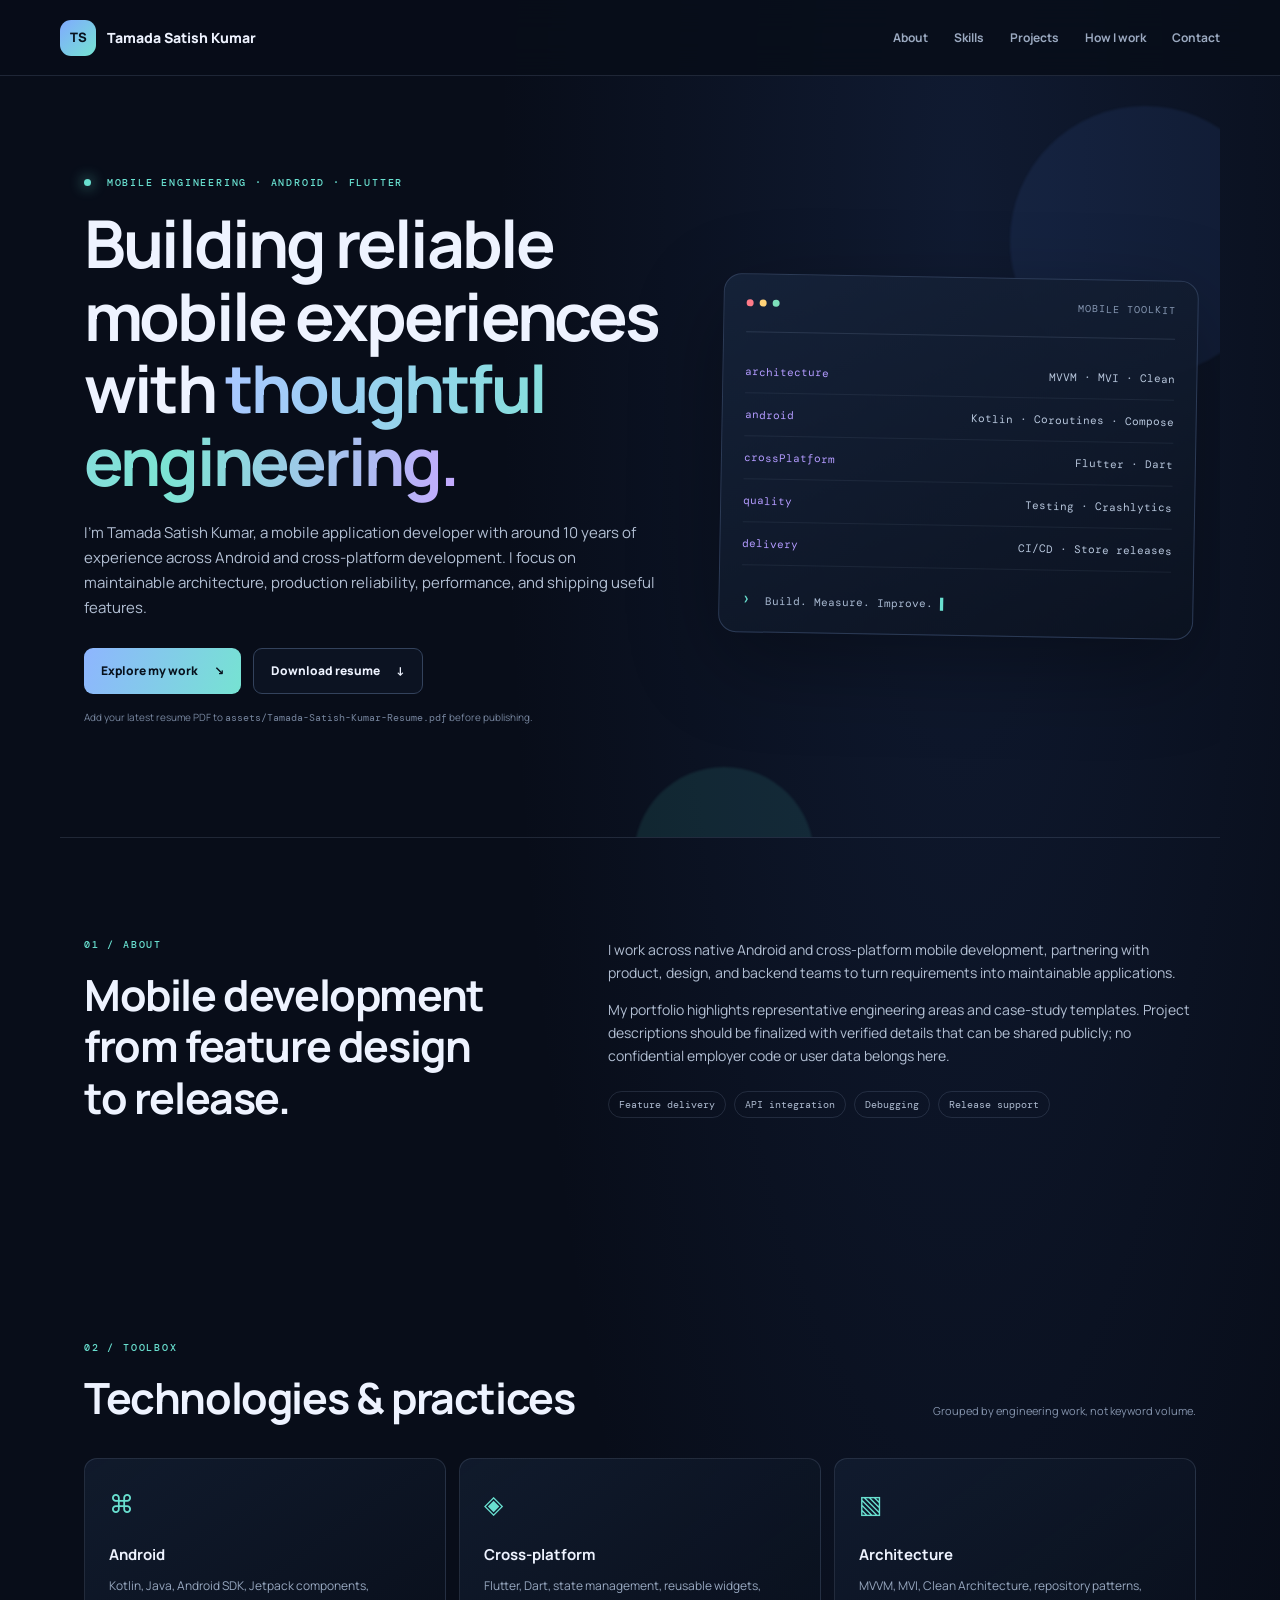
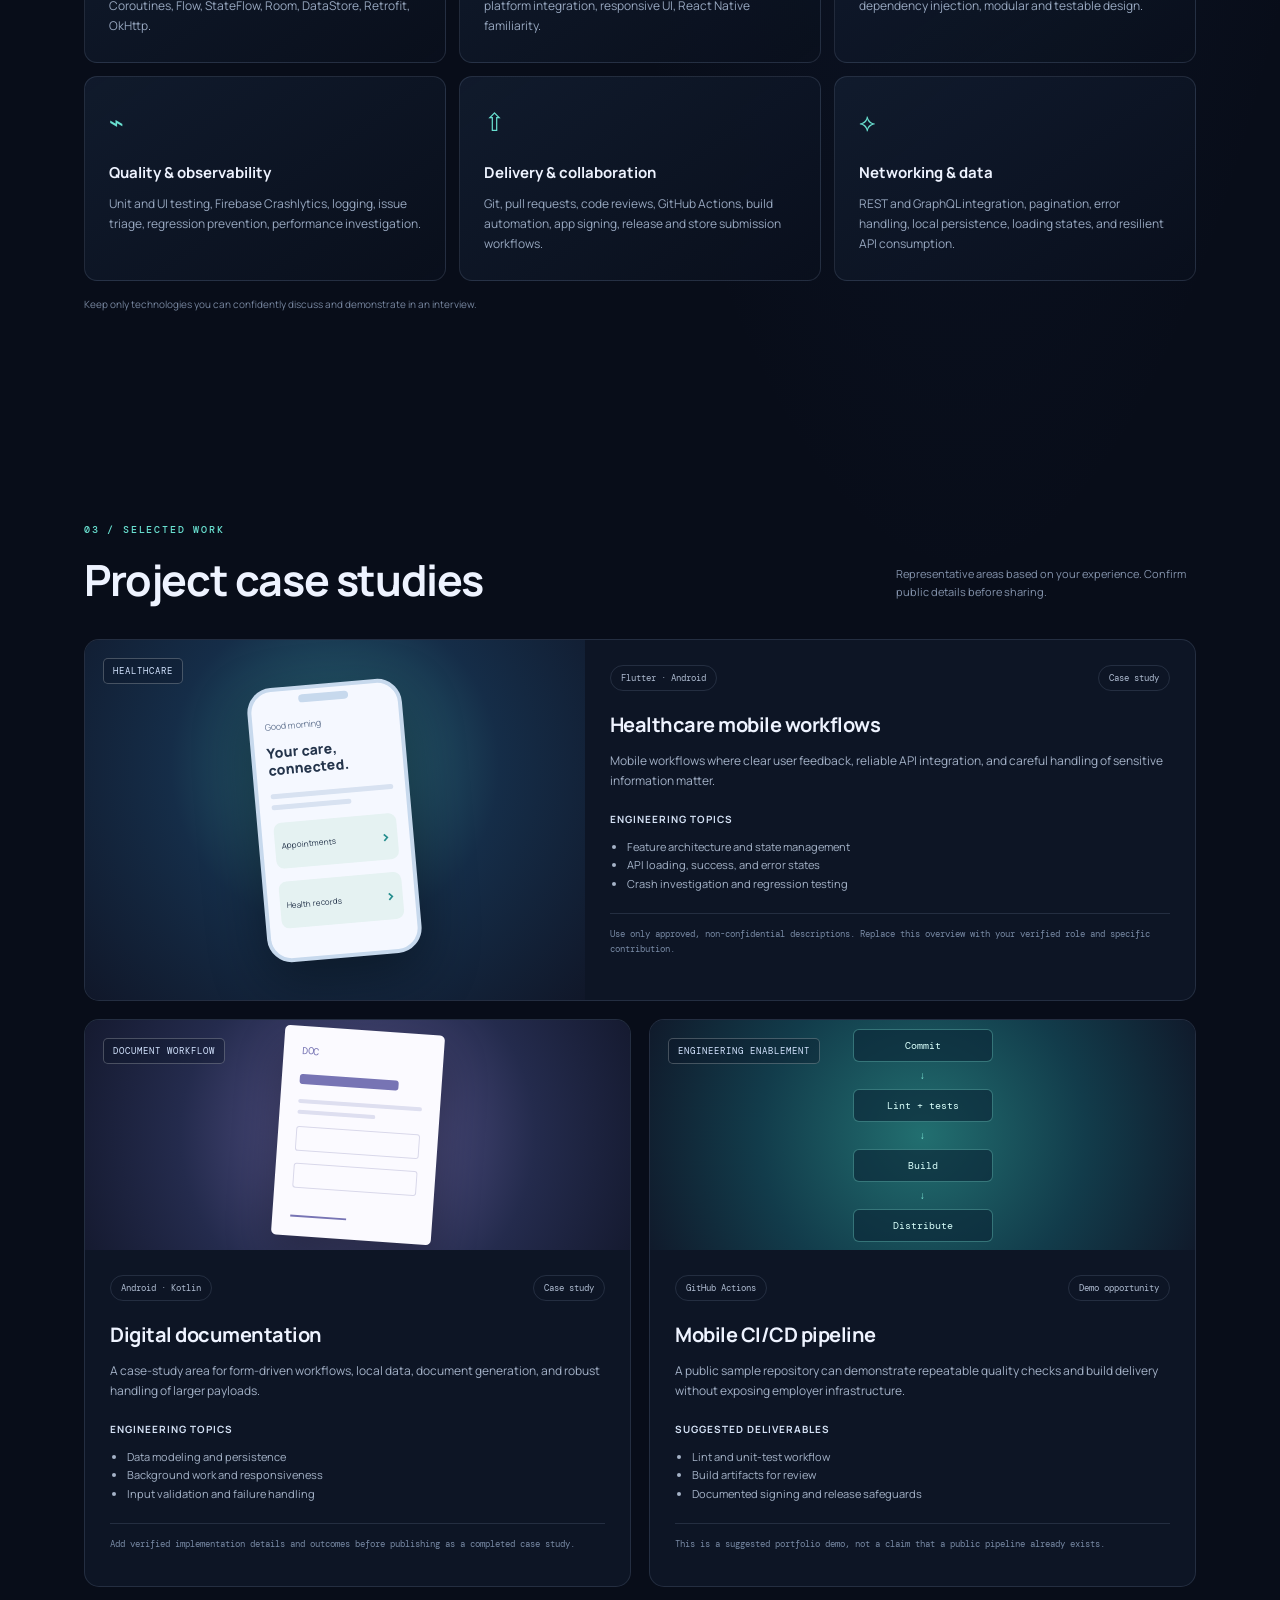
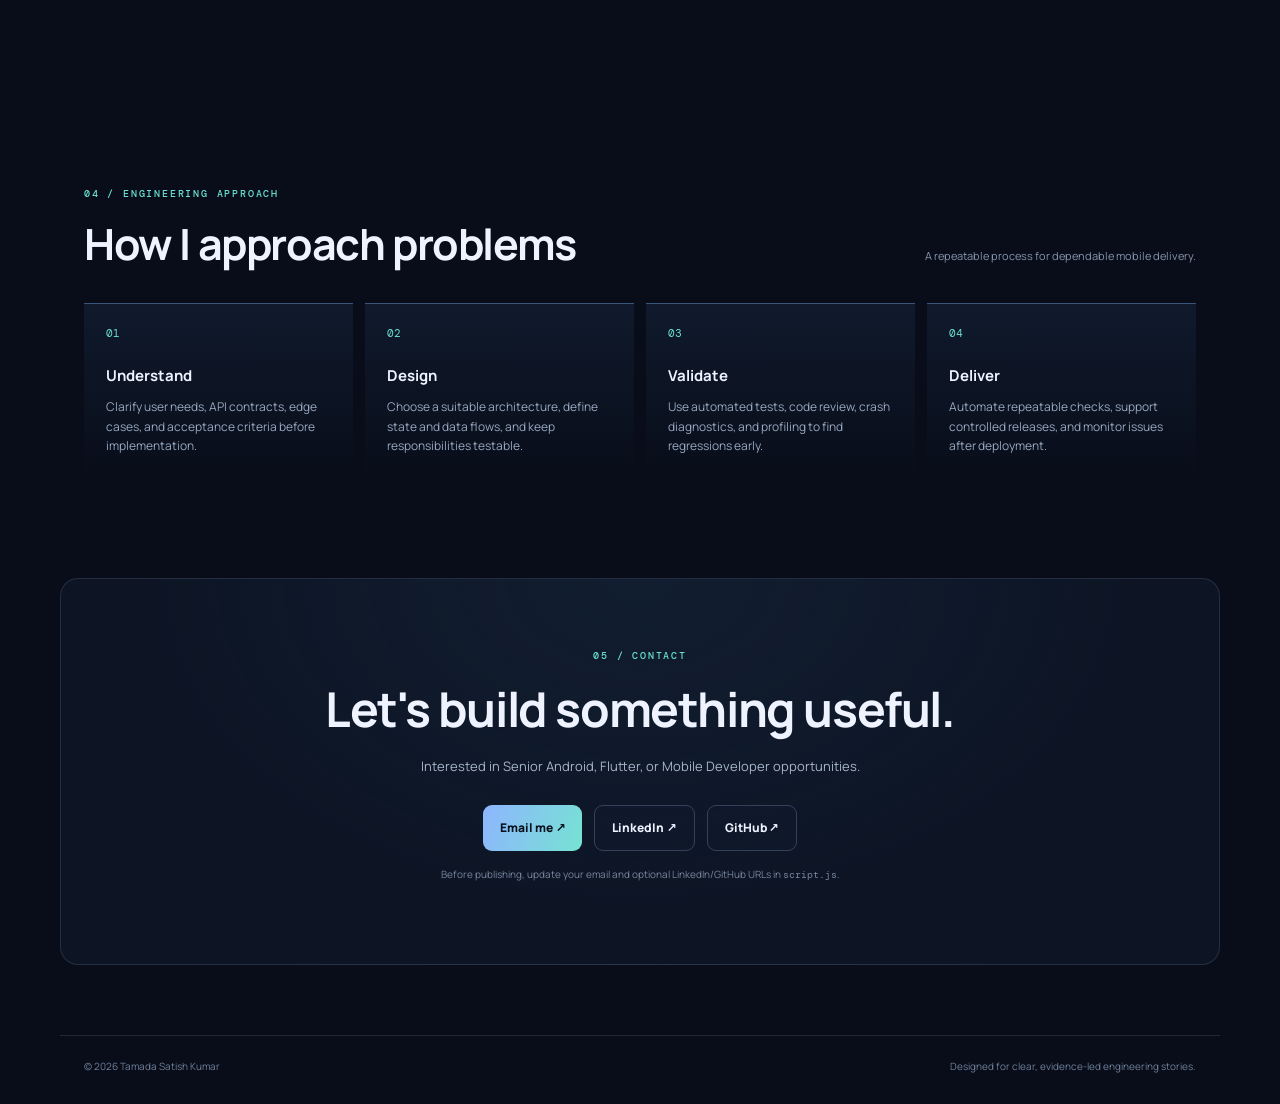
==== index.html @ 455c28ea "Add files via upload" ====
<!doctype html>
<html lang="en">
<head>
  <meta charset="utf-8">
  <meta name="viewport" content="width=device-width, initial-scale=1">
  <meta name="theme-color" content="#0b1020">
  <meta name="description" content="Tamada Satish Kumar — Senior Mobile Developer specializing in Android, Kotlin, and Flutter.">
  <title>Tamada Satish Kumar | Senior Mobile Developer</title>
  <link rel="stylesheet" href="styles.css">
</head>
<body>
  <header class="site-header">
    <a class="brand" href="#home" aria-label="Tamada Satish Kumar home"><span class="brand-mark">TS</span><span>Tamada Satish Kumar</span></a>
    <button class="menu-toggle" id="menuToggle" aria-label="Toggle navigation" aria-expanded="false">☰</button>
    <nav id="nav">
      <a href="#about">About</a><a href="#skills">Skills</a><a href="#projects">Projects</a><a href="#approach">How I work</a><a href="#contact">Contact</a>
    </nav>
  </header>

  <main>
    <section class="hero section" id="home">
      <div class="hero-copy">
        <p class="eyebrow"><span class="status-dot"></span> MOBILE ENGINEERING · ANDROID · FLUTTER</p>
        <h1>Building reliable mobile experiences with <span class="gradient-text">thoughtful engineering.</span></h1>
        <p class="hero-intro">I'm Tamada Satish Kumar, a mobile application developer with around 10 years of experience across Android and cross-platform development. I focus on maintainable architecture, production reliability, performance, and shipping useful features.</p>
        <div class="actions">
          <a class="button primary" href="#projects">Explore my work <span>↘</span></a>
          <a class="button secondary" href="assets/Tamada-Satish-Kumar-Resume.pdf" download>Download resume <span>↓</span></a>
        </div>
        <p class="small-note">Add your latest resume PDF to <code>assets/Tamada-Satish-Kumar-Resume.pdf</code> before publishing.</p>
      </div>
      <div class="hero-card" aria-label="Technical focus">
        <div class="card-top"><span class="window-dot red"></span><span class="window-dot yellow"></span><span class="window-dot green"></span><span class="card-label">MOBILE TOOLKIT</span></div>
        <div class="code-line"><span class="code-purple">architecture</span><span>MVVM · MVI · Clean</span></div>
        <div class="code-line"><span class="code-purple">android</span><span>Kotlin · Coroutines · Compose</span></div>
        <div class="code-line"><span class="code-purple">crossPlatform</span><span>Flutter · Dart</span></div>
        <div class="code-line"><span class="code-purple">quality</span><span>Testing · Crashlytics</span></div>
        <div class="code-line"><span class="code-purple">delivery</span><span>CI/CD · Store releases</span></div>
        <div class="terminal-footer"><span class="terminal-prompt">›</span> Build. Measure. Improve. <span class="blinking">▍</span></div>
      </div>
      <div class="hero-orb orb-one"></div><div class="hero-orb orb-two"></div>
    </section>

    <section class="section intro-grid" id="about">
      <div><p class="eyebrow">01 / ABOUT</p><h2>Mobile development from feature design to release.</h2></div>
      <div class="section-copy">
        <p>I work across native Android and cross-platform mobile development, partnering with product, design, and backend teams to turn requirements into maintainable applications.</p>
        <p>My portfolio highlights representative engineering areas and case-study templates. Project descriptions should be finalized with verified details that can be shared publicly; no confidential employer code or user data belongs here.</p>
        <div class="pills"><span>Feature delivery</span><span>API integration</span><span>Debugging</span><span>Release support</span></div>
      </div>
    </section>

    <section class="section" id="skills">
      <div class="section-heading"><div><p class="eyebrow">02 / TOOLBOX</p><h2>Technologies & practices</h2></div><p class="heading-note">Grouped by engineering work, not keyword volume.</p></div>
      <div class="skills-grid">
        <article class="skill-card"><div class="skill-icon">⌘</div><h3>Android</h3><p>Kotlin, Java, Android SDK, Jetpack components, Coroutines, Flow, StateFlow, Room, DataStore, Retrofit, OkHttp.</p></article>
        <article class="skill-card"><div class="skill-icon">◈</div><h3>Cross-platform</h3><p>Flutter, Dart, state management, reusable widgets, platform integration, responsive UI, React Native familiarity.</p></article>
        <article class="skill-card"><div class="skill-icon">▧</div><h3>Architecture</h3><p>MVVM, MVI, Clean Architecture, repository patterns, dependency injection, modular and testable design.</p></article>
        <article class="skill-card"><div class="skill-icon">⌁</div><h3>Quality & observability</h3><p>Unit and UI testing, Firebase Crashlytics, logging, issue triage, regression prevention, performance investigation.</p></article>
        <article class="skill-card"><div class="skill-icon">⇧</div><h3>Delivery & collaboration</h3><p>Git, pull requests, code reviews, GitHub Actions, build automation, app signing, release and store submission workflows.</p></article>
        <article class="skill-card"><div class="skill-icon">⟡</div><h3>Networking & data</h3><p>REST and GraphQL integration, pagination, error handling, local persistence, loading states, and resilient API consumption.</p></article>
      </div>
      <p class="small-note">Keep only technologies you can confidently discuss and demonstrate in an interview.</p>
    </section>

    <section class="section" id="projects">
      <div class="section-heading"><div><p class="eyebrow">03 / SELECTED WORK</p><h2>Project case studies</h2></div><p class="heading-note">Representative areas based on your experience. Confirm public details before sharing.</p></div>
      <div class="projects-grid">
        <article class="project-card project-featured">
          <div class="project-visual healthcare"><span class="visual-chip">HEALTHCARE</span><div class="phone-mock"><div class="phone-notch"></div><div class="mock-greeting">Good morning</div><div class="mock-title">Your care, connected.</div><div class="mock-line wide"></div><div class="mock-line"></div><div class="mock-panel"><span>Appointments</span><b>›</b></div><div class="mock-panel"><span>Health records</span><b>›</b></div></div></div>
          <div class="project-body"><div class="project-meta"><span>Flutter · Android</span><span>Case study</span></div><h3>Healthcare mobile workflows</h3><p>Mobile workflows where clear user feedback, reliable API integration, and careful handling of sensitive information matter.</p><h4>Engineering topics</h4><ul><li>Feature architecture and state management</li><li>API loading, success, and error states</li><li>Crash investigation and regression testing</li></ul><p class="project-disclaimer">Use only approved, non-confidential descriptions. Replace this overview with your verified role and specific contribution.</p></div>
        </article>
        <article class="project-card">
          <div class="project-visual documents"><span class="visual-chip">DOCUMENT WORKFLOW</span><div class="doc-sheet"><div class="doc-logo">DOC</div><div class="doc-heading"></div><div class="doc-line"></div><div class="doc-line short"></div><div class="doc-field"></div><div class="doc-field"></div><div class="doc-sign"></div></div></div>
          <div class="project-body"><div class="project-meta"><span>Android · Kotlin</span><span>Case study</span></div><h3>Digital documentation</h3><p>A case-study area for form-driven workflows, local data, document generation, and robust handling of larger payloads.</p><h4>Engineering topics</h4><ul><li>Data modeling and persistence</li><li>Background work and responsiveness</li><li>Input validation and failure handling</li></ul><p class="project-disclaimer">Add verified implementation details and outcomes before publishing as a completed case study.</p></div>
        </article>
        <article class="project-card">
          <div class="project-visual pipeline"><span class="visual-chip">ENGINEERING ENABLEMENT</span><div class="pipeline-flow"><div>Commit</div><i>↓</i><div>Lint + tests</div><i>↓</i><div>Build</div><i>↓</i><div>Distribute</div></div></div>
          <div class="project-body"><div class="project-meta"><span>GitHub Actions</span><span>Demo opportunity</span></div><h3>Mobile CI/CD pipeline</h3><p>A public sample repository can demonstrate repeatable quality checks and build delivery without exposing employer infrastructure.</p><h4>Suggested deliverables</h4><ul><li>Lint and unit-test workflow</li><li>Build artifacts for review</li><li>Documented signing and release safeguards</li></ul><p class="project-disclaimer">This is a suggested portfolio demo, not a claim that a public pipeline already exists.</p></div>
        </article>
      </div>
    </section>

    <section class="section approach-section" id="approach">
      <div class="section-heading"><div><p class="eyebrow">04 / ENGINEERING APPROACH</p><h2>How I approach problems</h2></div><p class="heading-note">A repeatable process for dependable mobile delivery.</p></div>
      <div class="steps">
        <article><span>01</span><h3>Understand</h3><p>Clarify user needs, API contracts, edge cases, and acceptance criteria before implementation.</p></article>
        <article><span>02</span><h3>Design</h3><p>Choose a suitable architecture, define state and data flows, and keep responsibilities testable.</p></article>
        <article><span>03</span><h3>Validate</h3><p>Use automated tests, code review, crash diagnostics, and profiling to find regressions early.</p></article>
        <article><span>04</span><h3>Deliver</h3><p>Automate repeatable checks, support controlled releases, and monitor issues after deployment.</p></article>
      </div>
    </section>

    <section class="section contact-section" id="contact">
      <p class="eyebrow">05 / CONTACT</p>
      <h2>Let's build something useful.</h2>
      <p>Interested in Senior Android, Flutter, or Mobile Developer opportunities.</p>
      <div class="contact-actions">
        <a class="button primary" id="emailLink" href="mailto:">Email me ↗</a>
        <a class="button secondary" id="linkedinLink" href="#" hidden>LinkedIn ↗</a>
        <a class="button secondary" id="githubLink" href="#" hidden>GitHub ↗</a>
      </div>
      <p class="small-note">Before publishing, update your email and optional LinkedIn/GitHub URLs in <code>script.js</code>.</p>
    </section>
  </main>

  <footer class="footer"><span>© <span id="year"></span> Tamada Satish Kumar</span><span>Designed for clear, evidence-led engineering stories.</span></footer>
  <script src="script.js"></script>
</body>
</html>
---- styles.css ----
@import url('https://fonts.googleapis.com/css2?family=DM+Mono:wght@400;500&family=Manrope:wght@400;500;600;700;800&display=swap');
:root{--bg:#080d19;--panel:#101829;--panel2:#121e32;--text:#eef3ff;--muted:#9ba9c0;--line:rgba(179,198,230,.14);--blue:#79aaff;--cyan:#69e0d0;--purple:#b39bff;--max:1160px}
*{box-sizing:border-box}html{scroll-behavior:smooth;scroll-padding-top:90px}body{margin:0;background:radial-gradient(ellipse at 75% 5%,rgba(48,81,148,.2),transparent 34%),var(--bg);color:var(--text);font-family:Manrope,system-ui,sans-serif;line-height:1.65}a{color:inherit;text-decoration:none}.site-header{height:76px;display:flex;align-items:center;justify-content:space-between;gap:28px;padding:0 max(24px,calc((100% - var(--max))/2));border-bottom:1px solid var(--line);position:sticky;top:0;background:rgba(8,13,25,.86);backdrop-filter:blur(16px);z-index:10}.brand{display:flex;align-items:center;gap:11px;font-size:14px;font-weight:800;white-space:nowrap}.brand-mark{display:grid;place-items:center;width:36px;height:36px;border-radius:11px;background:linear-gradient(135deg,#80aaff,#75e4d2);color:#07111d;font-size:13px}.site-header nav{display:flex;gap:26px}.site-header nav a{font-size:12px;color:var(--muted);font-weight:700;transition:color .2s}.site-header nav a:hover{color:var(--text)}.menu-toggle{display:none;background:transparent;border:1px solid var(--line);color:var(--text);border-radius:8px;padding:7px 10px;font-size:20px}.section{max-width:var(--max);margin:0 auto;padding:100px 24px}.hero{min-height:650px;display:grid;grid-template-columns:1.1fr .9fr;align-items:center;gap:56px;position:relative;overflow:hidden}.hero-copy{position:relative;z-index:1}.eyebrow{font:500 10px 'DM Mono',monospace;letter-spacing:1.8px;color:var(--cyan);margin:0 0 18px}.status-dot{display:inline-block;width:7px;height:7px;background:var(--cyan);border-radius:50%;margin-right:8px;box-shadow:0 0 14px var(--cyan)}h1,h2,h3,p{margin-top:0}h1{font-size:clamp(40px,5.2vw,66px);line-height:1.1;letter-spacing:-2.8px;margin-bottom:24px;max-width:680px}h2{font-size:clamp(29px,3.4vw,43px);line-height:1.2;letter-spacing:-1.4px;margin-bottom:18px}.gradient-text{background:linear-gradient(95deg,#a9c7ff,#7ce4d3 58%,#c4a9ff);-webkit-background-clip:text;background-clip:text;color:transparent}.hero-intro,.section-copy p{color:#b2bfd3;font-size:15px;max-width:650px}.actions,.contact-actions{display:flex;gap:12px;flex-wrap:wrap;margin-top:28px}.button{display:inline-flex;align-items:center;gap:16px;justify-content:center;padding:12px 17px;border-radius:9px;font-size:12px;font-weight:800;transition:transform .2s,border-color .2s}.button:hover{transform:translateY(-2px)}.button.primary{background:linear-gradient(110deg,#8eb5ff,#76e3d2);color:#07111d}.button.secondary{border:1px solid #33425c;background:rgba(17,27,45,.5)}.small-note{font-size:10px;color:#77869f;margin-top:15px}.small-note code,.project-disclaimer{font-family:'DM Mono',monospace}.hero-card{position:relative;z-index:1;border:1px solid #2c3b56;border-radius:18px;background:linear-gradient(155deg,rgba(21,34,57,.96),rgba(11,18,32,.96));padding:22px;box-shadow:0 28px 90px #0005;transform:rotate(1deg)}.card-top{display:flex;align-items:center;gap:6px;padding-bottom:22px;border-bottom:1px solid var(--line);margin-bottom:18px}.window-dot{width:7px;height:7px;border-radius:50%}.red{background:#ff7b89}.yellow{background:#ffd278}.green{background:#7de0ba}.card-label{font:10px 'DM Mono',monospace;color:#8798b3;margin-left:auto;letter-spacing:1px}.code-line{display:flex;justify-content:space-between;gap:14px;padding:14px 0;border-bottom:1px solid rgba(179,198,230,.08);font:11px 'DM Mono',monospace}.code-line span:last-child{color:#b7c6dc;text-align:right}.code-purple{color:var(--purple)}.terminal-footer{padding-top:22px;font:11px 'DM Mono',monospace;color:#a8b9d1}.terminal-prompt{color:var(--cyan);font-size:17px;margin-right:7px}.blinking{color:var(--cyan);animation:blink 1s steps(2,start) infinite}@keyframes blink{to{visibility:hidden}}.hero-orb{position:absolute;border-radius:50%;filter:blur(1px);pointer-events:none}.orb-one{width:270px;height:270px;background:#4c74d01c;right:-60px;top:30px}.orb-two{width:180px;height:180px;background:#54d8c51c;right:35%;bottom:-110px}.intro-grid{display:grid;grid-template-columns:.85fr 1.15fr;gap:90px;border-top:1px solid var(--line)}.section-copy p{font-size:14px}.pills{display:flex;gap:8px;flex-wrap:wrap;margin-top:24px}.pills span,.project-meta span{font:10px 'DM Mono',monospace;color:#aebbd0;border:1px solid var(--line);border-radius:100px;padding:6px 10px}.section-heading{display:flex;justify-content:space-between;align-items:end;gap:25px;margin-bottom:34px}.section-heading h2{margin-bottom:0}.heading-note{max-width:300px;color:#8594ad;font-size:11px;margin-bottom:4px}.skills-grid{display:grid;grid-template-columns:repeat(3,1fr);gap:13px}.skill-card{padding:24px;border:1px solid var(--line);border-radius:13px;background:linear-gradient(145deg,rgba(18,29,48,.85),rgba(10,16,29,.8));min-height:205px}.skill-icon{font-size:25px;color:var(--cyan);margin-bottom:19px}.skill-card h3,.steps h3{font-size:15px;margin-bottom:8px}.skill-card p,.steps p{font-size:12px;color:#98a8c0;margin-bottom:0}.projects-grid{display:grid;grid-template-columns:repeat(2,minmax(0,1fr));gap:18px}.project-card{border:1px solid var(--line);border-radius:15px;overflow:hidden;background:#0d1525}.project-featured{grid-column:span 2;display:grid;grid-template-columns:.9fr 1.1fr}.project-visual{min-height:230px;position:relative;overflow:hidden;display:flex;align-items:center;justify-content:center}.project-featured .project-visual{min-height:360px}.healthcare{background:radial-gradient(circle at 50% 35%,#2c6d7b,#152d48 48%,#101729)}.documents{background:radial-gradient(circle at 50% 50%,#5e5a92,#242b4d 60%,#151a30)}.pipeline{background:radial-gradient(circle at 50% 50%,#226f70,#123c4b 55%,#101a2b)}.visual-chip{position:absolute;top:18px;left:18px;font:9px 'DM Mono',monospace;letter-spacing:1px;color:#d4e4ff;border:1px solid #ffffff3b;background:#09142555;padding:6px 9px;border-radius:5px}.phone-mock{width:155px;height:275px;border:4px solid #c7d9ed;border-radius:25px;background:#f5f8ff;color:#24344b;padding:28px 12px 12px;box-shadow:0 20px 55px #0006;transform:rotate(-5deg)}.phone-notch{position:absolute;top:5px;left:48px;width:50px;height:8px;border-radius:10px;background:#c7d9ed}.mock-greeting{font-size:9px;color:#687995}.mock-title{font-size:14px;font-weight:800;line-height:1.25;margin:9px 0 15px}.mock-line{height:5px;width:65%;background:#d8e2f1;border-radius:6px;margin:6px 0}.mock-line.wide{width:100%}.mock-panel{display:flex;justify-content:space-between;align-items:center;background:#e5f2f2;border-radius:8px;padding:10px 7px;font-size:8px;margin-top:13px}.mock-panel b{font-size:16px;color:#248d8d}.doc-sheet{width:160px;height:210px;background:#fbfaff;border-radius:5px;padding:18px;box-shadow:0 20px 45px #0005;transform:rotate(4deg)}.doc-logo{font:10px 'DM Mono',monospace;color:#7774b4;margin-bottom:17px}.doc-heading{height:10px;width:80%;background:#7774b4;border-radius:3px;margin-bottom:15px}.doc-line{height:4px;width:100%;background:#dedff0;border-radius:3px;margin-bottom:7px}.doc-line.short{width:63%}.doc-field{height:25px;border:1px solid #d9d8ea;border-radius:3px;margin-top:12px}.doc-sign{width:45%;height:15px;border-bottom:2px solid #7774b4;margin-top:14px}.pipeline-flow{display:flex;flex-direction:column;align-items:center;gap:7px;font:10px 'DM Mono',monospace;color:#d9fffb}.pipeline-flow div{width:140px;text-align:center;padding:9px;border:1px solid #73d9cd65;background:#0c2638a8;border-radius:6px}.pipeline-flow i{font-style:normal;color:#79e5d5}.project-body{padding:25px}.project-meta{display:flex;justify-content:space-between;gap:8px;flex-wrap:wrap;margin-bottom:17px}.project-meta span{font-size:9px}.project-body h3{font-size:20px;letter-spacing:-.5px;margin-bottom:10px}.project-body p{font-size:12px;color:#a3b1c7}.project-body h4{font-size:10px;text-transform:uppercase;letter-spacing:1px;color:#d4e1f5;margin:20px 0 8px}.project-body ul{font-size:11px;color:#a5b3c8;padding-left:17px}.project-disclaimer{font-size:9px!important;color:#788aa5!important;border-top:1px solid var(--line);padding-top:13px;margin-top:20px}.steps{display:grid;grid-template-columns:repeat(4,1fr);gap:12px}.steps article{padding:22px;border-top:1px solid #3a557a;background:linear-gradient(180deg,#101a2c,transparent)}.steps article>span{font:11px 'DM Mono',monospace;color:var(--cyan);display:block;margin-bottom:24px}.contact-section{text-align:center;border:1px solid var(--line);border-radius:18px;background:radial-gradient(ellipse at 50% 0%,#1d365044,transparent 60%),#0d1525;padding:70px 24px;margin-bottom:70px}.contact-section h2{font-size:clamp(32px,4vw,48px)}.contact-section>p:not(.eyebrow):not(.small-note){color:#a6b5ca;font-size:13px}.contact-actions{justify-content:center}.footer{max-width:var(--max);margin:0 auto;padding:0 24px 30px;display:flex;justify-content:space-between;gap:15px;color:#71809a;font-size:10px;border-top:1px solid var(--line);padding-top:22px}
@media(max-width:850px){.hero{grid-template-columns:1fr;gap:35px;padding-top:75px}.hero-card{max-width:600px;width:100%;transform:none}.intro-grid{grid-template-columns:1fr;gap:20px}.skills-grid{grid-template-columns:repeat(2,1fr)}.section-heading{align-items:start;flex-direction:column}.project-featured{grid-column:span 2;grid-template-columns:1fr}.project-featured .project-visual{min-height:280px}.steps{grid-template-columns:repeat(2,1fr)}}
@media(max-width:600px){.site-header{height:67px;padding:0 18px}.brand{font-size:12px}.menu-toggle{display:block}.site-header nav{display:none;position:absolute;left:0;right:0;top:66px;padding:18px;background:#0b1221;border-bottom:1px solid var(--line);flex-direction:column;gap:17px}.site-header nav.open{display:flex}.section{padding:70px 20px}.hero{min-height:auto;padding-top:65px}h1{font-size:42px;letter-spacing:-1.8px}.skills-grid,.projects-grid{grid-template-columns:1fr}.project-featured{grid-column:span 1}.project-featured .project-visual{min-height:270px}.steps{grid-template-columns:1fr 1fr}.project-body{padding:21px}.footer{flex-direction:column}.contact-section{margin:0 15px 50px}.code-line{font-size:9px}.code-line span:last-child{max-width:58%}}
@media(prefers-reduced-motion:reduce){html{scroll-behavior:auto}*,*::before,*::after{animation:none!important;transition:none!important}}
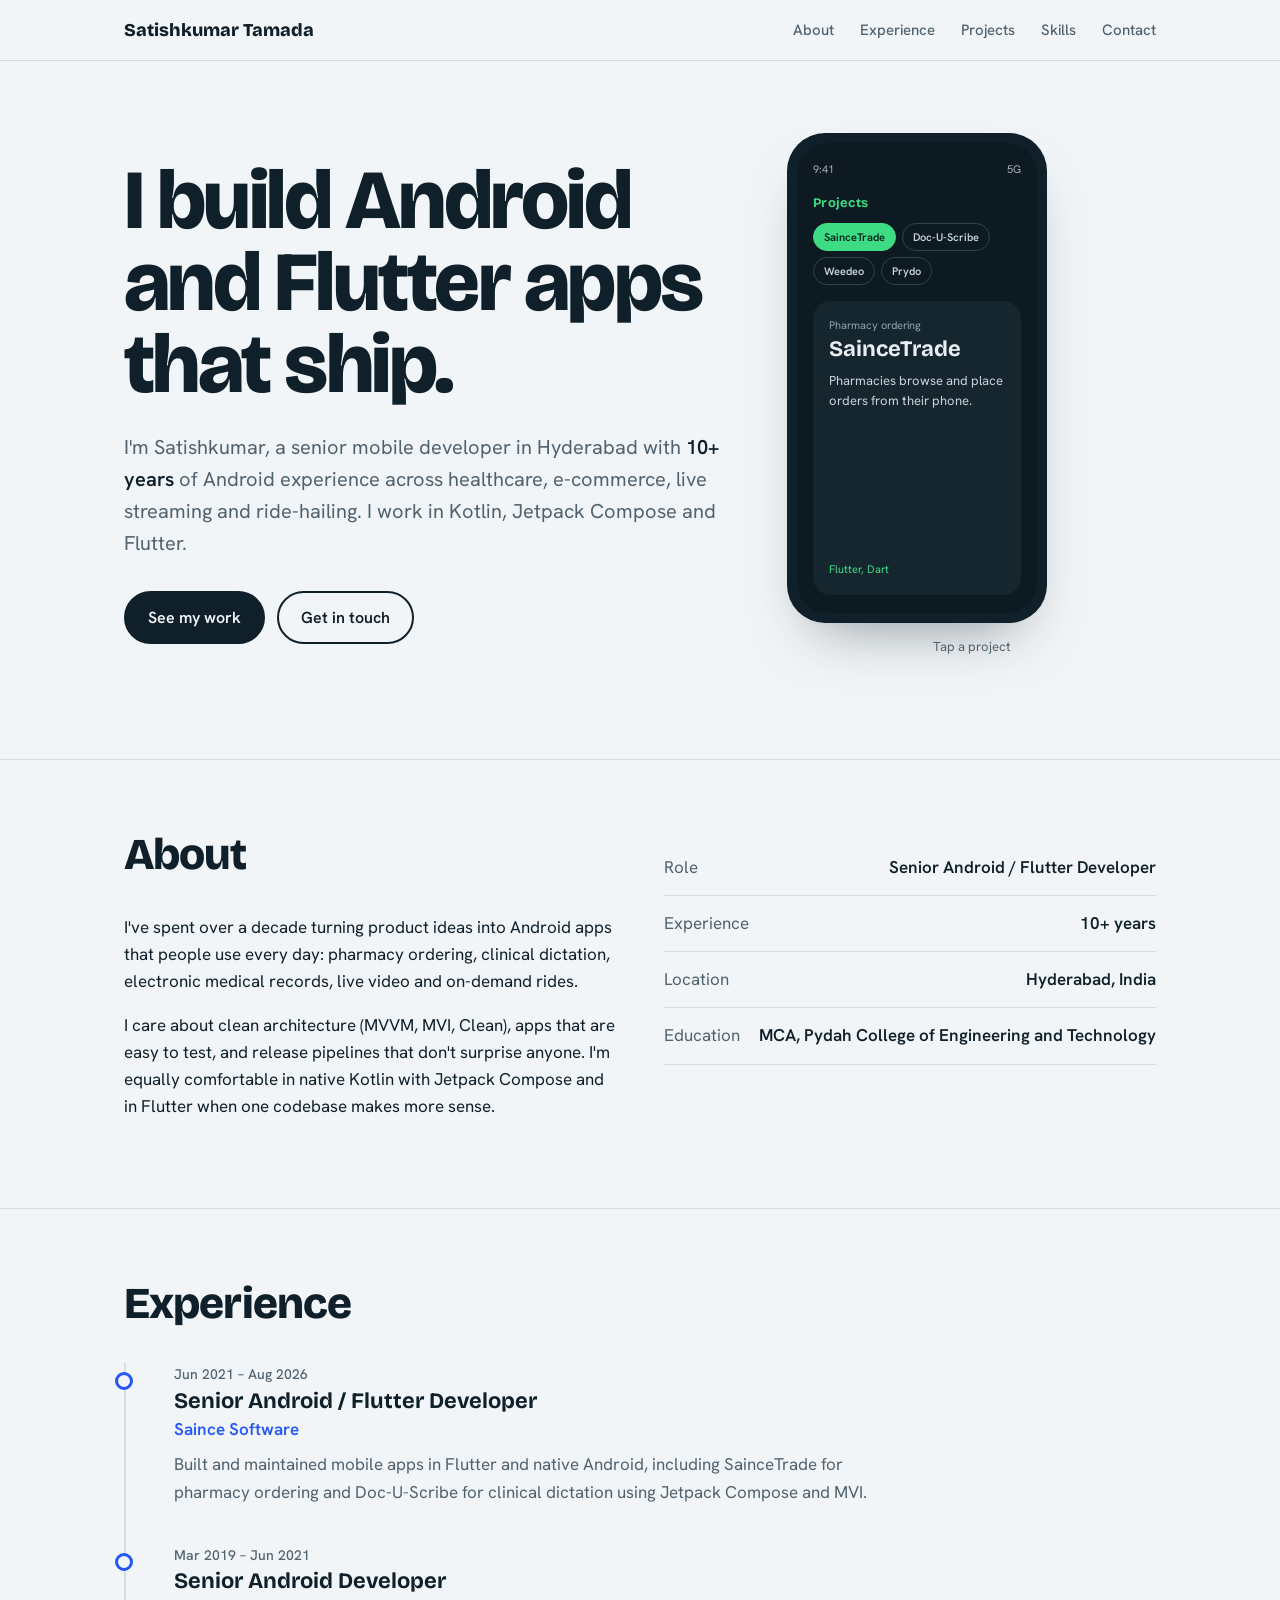
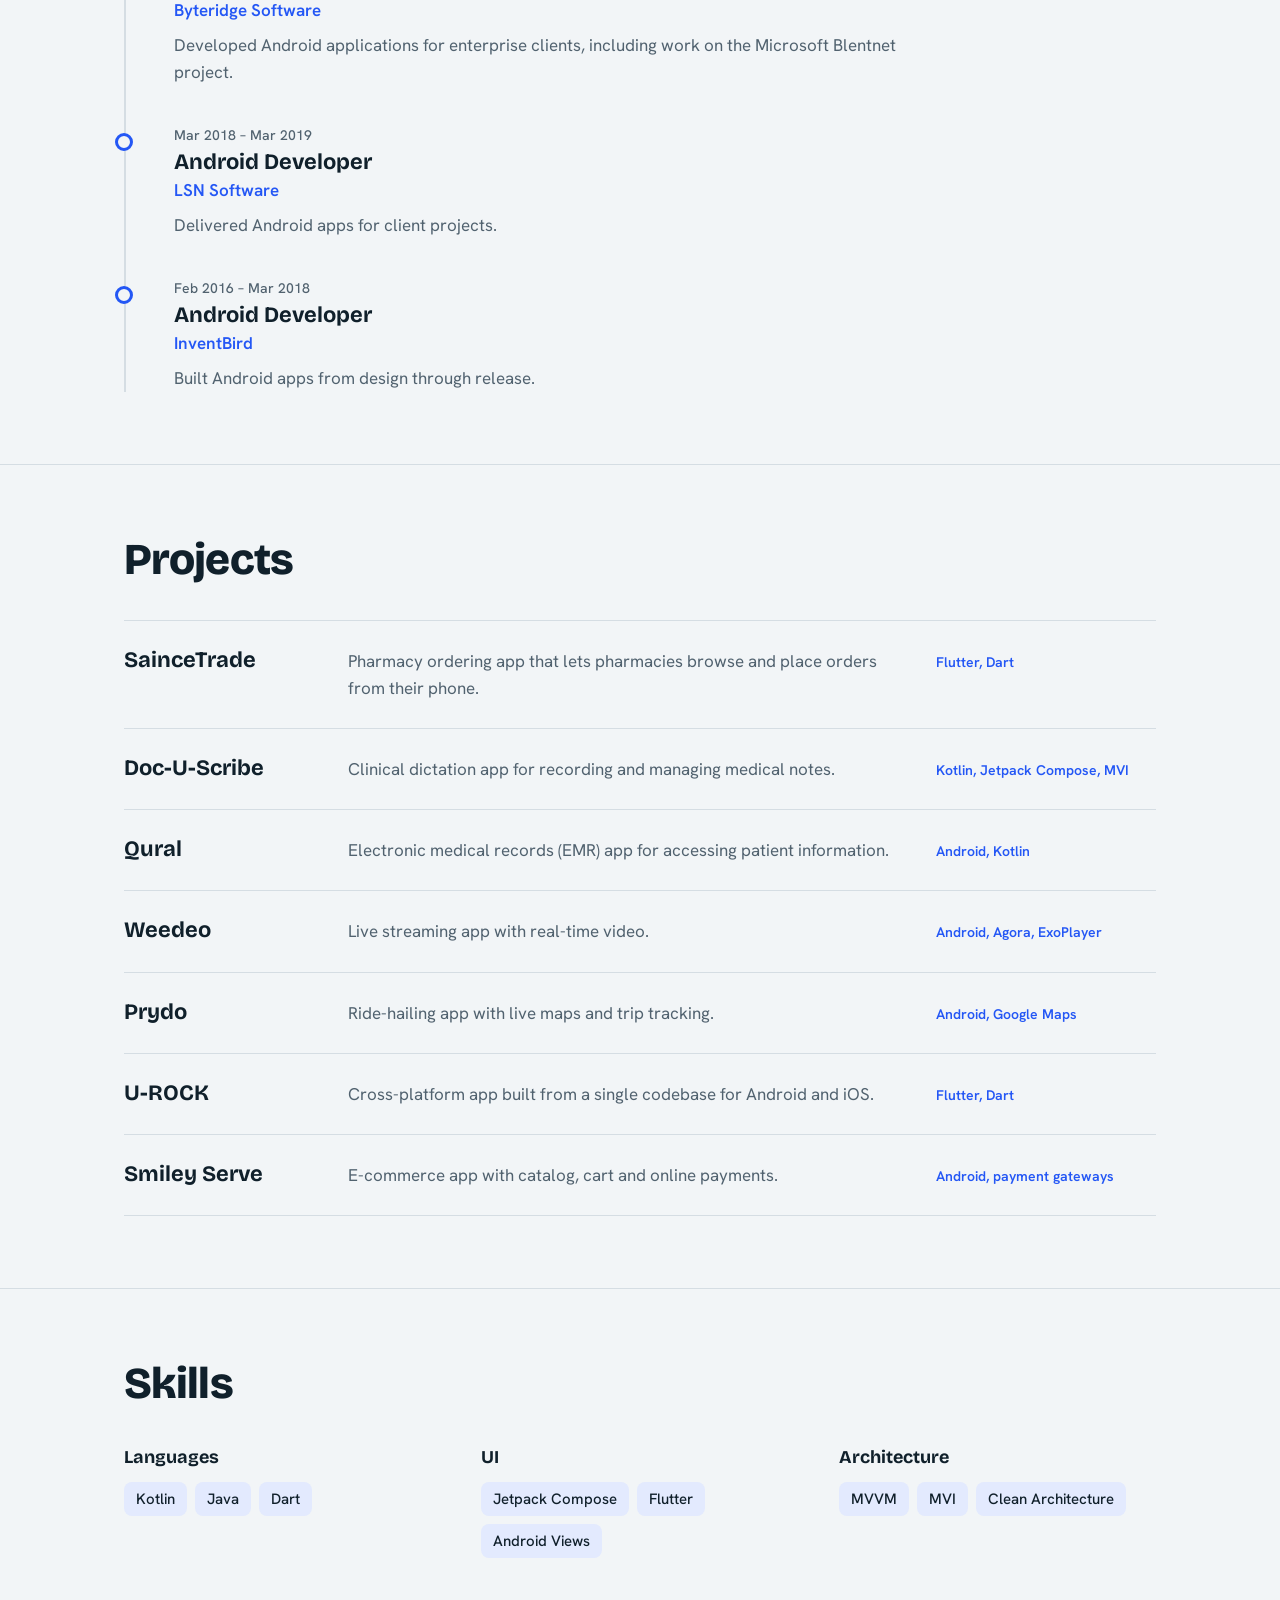
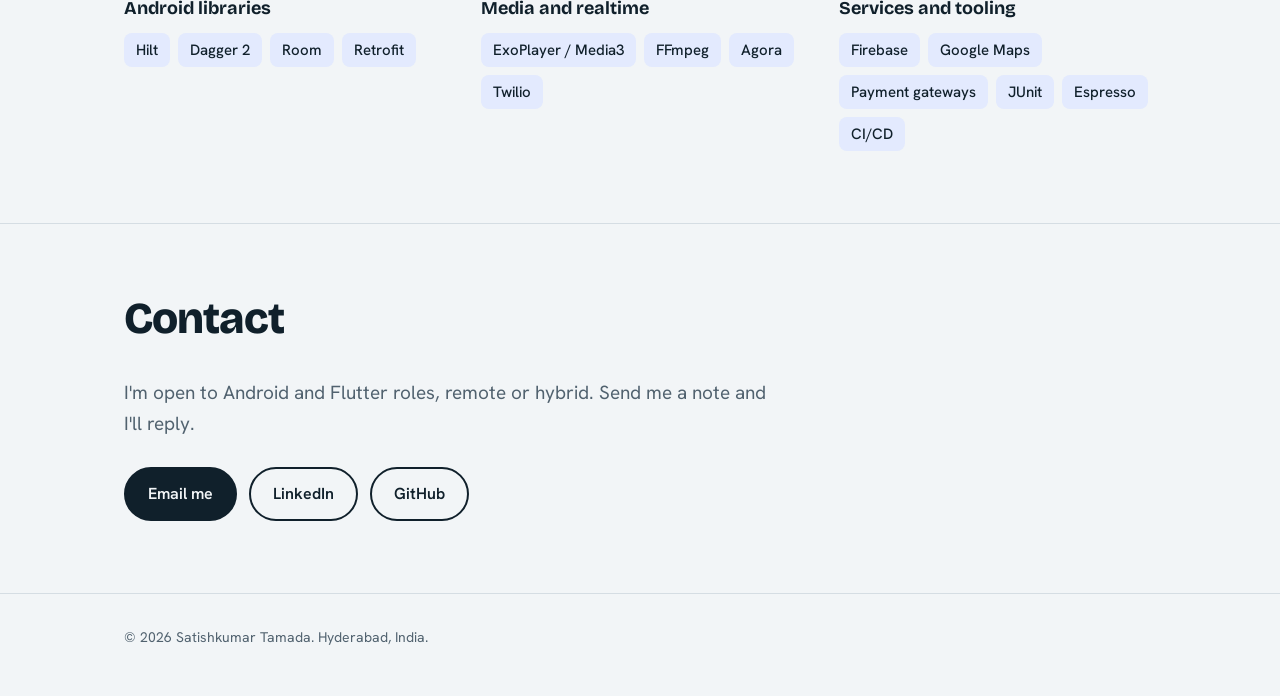
==== commit 09ea25be: "Add files via upload" ====
--- a/index.html
+++ b/index.html
@@ -1,110 +1,352 @@
 <!doctype html>
 <html lang="en">
 <head>
-  <meta charset="utf-8">
-  <meta name="viewport" content="width=device-width, initial-scale=1">
-  <meta name="theme-color" content="#0b1020">
-  <meta name="description" content="Tamada Satish Kumar — Senior Mobile Developer specializing in Android, Kotlin, and Flutter.">
-  <title>Tamada Satish Kumar | Senior Mobile Developer</title>
-  <link rel="stylesheet" href="styles.css">
+<meta charset="utf-8">
+<meta name="viewport" content="width=device-width, initial-scale=1">
+<title>Satishkumar Tamada | Senior Android & Flutter Developer</title>
+<meta name="description" content="Senior Android and Flutter developer in Hyderabad with 10+ years of experience building production mobile apps in Kotlin, Jetpack Compose and Flutter.">
+<meta property="og:title" content="Satishkumar Tamada | Senior Android & Flutter Developer">
+<meta property="og:description" content="10+ years building production Android and Flutter apps.">
+<meta property="og:type" content="website">
+<link rel="preconnect" href="https://fonts.googleapis.com">
+<link rel="preconnect" href="https://fonts.gstatic.com" crossorigin>
+<link href="https://fonts.googleapis.com/css2?family=Bricolage+Grotesque:opsz,wght@12..96,500;12..96,700;12..96,800&family=Hanken+Grotesk:wght@400;500;600&display=swap" rel="stylesheet">
+<style>
+:root{
+  --bg:#F2F5F7;
+  --surface:#FFFFFF;
+  --ink:#10202B;
+  --muted:#51626F;
+  --line:#D5DDE3;
+  --blue:#2457F5;
+  --blue-soft:#E3EAFE;
+  --droid:#3DDC84;
+  --screen:#0E1A22;
+  --display:"Bricolage Grotesque",system-ui,sans-serif;
+  --body:"Hanken Grotesk",system-ui,sans-serif;
+}
+@media (prefers-color-scheme:dark){
+  :root{
+    --bg:#0B151C;
+    --surface:#111F29;
+    --ink:#E8EEF2;
+    --muted:#93A4B1;
+    --line:#223341;
+    --blue:#7C9BFF;
+    --blue-soft:#1A2A52;
+    --screen:#060D12;
+  }
+}
+*{box-sizing:border-box}
+html{scroll-behavior:smooth}
+@media (prefers-reduced-motion:reduce){html{scroll-behavior:auto}*{transition:none!important;animation:none!important}}
+body{margin:0;background:var(--bg);color:var(--ink);font-family:var(--body);font-size:17px;line-height:1.6;-webkit-font-smoothing:antialiased}
+a{color:inherit}
+:focus-visible{outline:3px solid var(--blue);outline-offset:3px;border-radius:4px}
+.wrap{max-width:1080px;margin:0 auto;padding:0 24px}
+
+/* header */
+header.site{position:sticky;top:0;z-index:10;background:color-mix(in srgb,var(--bg) 88%,transparent);backdrop-filter:blur(8px);border-bottom:1px solid var(--line)}
+header.site .wrap{display:flex;align-items:center;justify-content:space-between;height:60px}
+.brand{font-family:var(--display);font-weight:800;text-decoration:none;font-size:18px}
+nav a{margin-left:22px;text-decoration:none;color:var(--muted);font-size:15px;font-weight:500}
+nav a:hover{color:var(--ink)}
+
+/* hero */
+.hero{padding:72px 0 88px}
+.hero .wrap{display:grid;grid-template-columns:1.25fr .75fr;gap:48px;align-items:center}
+.hero h1{font-family:var(--display);font-weight:800;font-size:clamp(44px,7vw,84px);line-height:.98;letter-spacing:-.03em;margin:0 0 24px}
+.hero p.lede{font-size:20px;max-width:34em;color:var(--muted);margin:0 0 32px}
+.hero p.lede strong{color:var(--ink);font-weight:600}
+.btns{display:flex;flex-wrap:wrap;gap:12px}
+.btn{display:inline-block;padding:12px 22px;border-radius:999px;font-weight:600;text-decoration:none;font-size:16px;border:2px solid var(--ink)}
+.btn.primary{background:var(--ink);color:var(--bg)}
+.btn.primary:hover{background:var(--blue);border-color:var(--blue);color:#fff}
+.btn.ghost:hover{background:var(--ink);color:var(--bg)}
+
+/* phone */
+.phone{justify-self:center;width:260px;border-radius:38px;padding:10px;background:var(--ink);box-shadow:0 30px 60px -30px rgba(16,32,43,.5)}
+.screen{background:var(--screen);border-radius:30px;height:470px;padding:18px 16px;color:#E8EEF2;display:flex;flex-direction:column;overflow:hidden}
+.statusbar{display:flex;justify-content:space-between;font-size:11px;opacity:.7;margin-bottom:14px}
+.screen h2{font-family:var(--display);font-size:13px;font-weight:700;margin:0 0 10px;color:var(--droid);letter-spacing:.02em}
+.chips{display:flex;flex-wrap:wrap;gap:6px;margin-bottom:16px}
+.chip{font:600 11px var(--body);padding:6px 10px;border-radius:999px;border:1px solid #2C4252;background:transparent;color:#C7D4DD;cursor:pointer}
+.chip[aria-pressed="true"]{background:var(--droid);border-color:var(--droid);color:#06231A}
+.card{background:#16262F;border-radius:18px;padding:16px;flex:1;display:flex;flex-direction:column}
+.card .k{font-size:11px;color:#8FA3B0;margin-bottom:2px}
+.card .t{font-family:var(--display);font-size:22px;font-weight:700;line-height:1.1;margin-bottom:10px}
+.card .d{font-size:13px;line-height:1.5;color:#C7D4DD;margin-bottom:auto}
+.card .s{font-size:11px;color:var(--droid);margin-top:12px}
+.hint{font-size:13px;color:var(--muted);text-align:center;margin-top:14px}
+
+/* sections */
+section{padding:72px 0;border-top:1px solid var(--line)}
+section h2.title{font-family:var(--display);font-weight:800;font-size:clamp(30px,4vw,44px);letter-spacing:-.02em;line-height:1.05;margin:0 0 36px}
+.two{display:grid;grid-template-columns:1fr 1fr;gap:48px}
+.about p{margin:0 0 16px;max-width:36em}
+.facts{list-style:none;padding:0;margin:0}
+.facts li{padding:14px 0;border-bottom:1px solid var(--line);display:flex;justify-content:space-between;gap:16px}
+.facts li span:first-child{color:var(--muted)}
+.facts li span:last-child{font-weight:600;text-align:right}
+
+/* experience timeline */
+.timeline{list-style:none;margin:0;padding:0 0 0 22px;border-left:2px solid var(--line)}
+.timeline li{position:relative;padding:0 0 38px 26px}
+.timeline li:last-child{padding-bottom:0}
+.timeline li::before{content:"";position:absolute;left:-33px;top:9px;width:12px;height:12px;border-radius:50%;background:var(--bg);border:3px solid var(--blue)}
+.timeline .when{font-size:14px;color:var(--muted);font-weight:500}
+.timeline h3{font-family:var(--display);font-size:22px;margin:2px 0 2px;line-height:1.2}
+.timeline .where{color:var(--blue);font-weight:600;margin-bottom:8px}
+.timeline p{margin:0;max-width:44em;color:var(--muted)}
+
+/* projects */
+.projects{list-style:none;margin:0;padding:0;border-top:1px solid var(--line)}
+.projects li{display:grid;grid-template-columns:200px 1fr 220px;gap:24px;padding:26px 0;border-bottom:1px solid var(--line);align-items:baseline}
+.projects h3{font-family:var(--display);font-size:22px;margin:0;line-height:1.2}
+.projects p{margin:0;color:var(--muted)}
+.projects .stack{font-size:14px;font-weight:600;color:var(--blue)}
+
+/* skills */
+.skills{display:grid;grid-template-columns:repeat(3,1fr);gap:36px 40px}
+.skills h3{font-family:var(--display);font-size:18px;margin:0 0 10px}
+.skills ul{list-style:none;padding:0;margin:0;display:flex;flex-wrap:wrap;gap:8px}
+.skills li{background:var(--blue-soft);color:var(--ink);padding:5px 12px;border-radius:8px;font-size:15px;font-weight:500}
+
+/* contact */
+.contact p{max-width:34em;color:var(--muted);font-size:19px;margin:0 0 28px}
+.links{display:flex;flex-wrap:wrap;gap:12px}
+footer{padding:32px 0 48px;border-top:1px solid var(--line);color:var(--muted);font-size:14px}
+
+@media (max-width:860px){
+  .hero .wrap,.two{grid-template-columns:1fr}
+  .hero{padding:48px 0 56px}
+  .projects li{grid-template-columns:1fr;gap:6px}
+  .skills{grid-template-columns:1fr 1fr}
+  nav a{margin-left:14px}
+}
+@media (max-width:520px){
+  .skills{grid-template-columns:1fr}
+  nav a:nth-child(n+4){display:none}
+  .wrap{padding:0 18px}
+}
+</style>
 </head>
 <body>
-  <header class="site-header">
-    <a class="brand" href="#home" aria-label="Tamada Satish Kumar home"><span class="brand-mark">TS</span><span>Tamada Satish Kumar</span></a>
-    <button class="menu-toggle" id="menuToggle" aria-label="Toggle navigation" aria-expanded="false">☰</button>
-    <nav id="nav">
-      <a href="#about">About</a><a href="#skills">Skills</a><a href="#projects">Projects</a><a href="#approach">How I work</a><a href="#contact">Contact</a>
+
+<header class="site">
+  <div class="wrap">
+    <a class="brand" href="#top">Satishkumar Tamada</a>
+    <nav aria-label="Primary">
+      <a href="#about">About</a>
+      <a href="#experience">Experience</a>
+      <a href="#projects">Projects</a>
+      <a href="#skills">Skills</a>
+      <a href="#contact">Contact</a>
     </nav>
-  </header>
-
-  <main>
-    <section class="hero section" id="home">
-      <div class="hero-copy">
-        <p class="eyebrow"><span class="status-dot"></span> MOBILE ENGINEERING · ANDROID · FLUTTER</p>
-        <h1>Building reliable mobile experiences with <span class="gradient-text">thoughtful engineering.</span></h1>
-        <p class="hero-intro">I'm Tamada Satish Kumar, a mobile application developer with around 10 years of experience across Android and cross-platform development. I focus on maintainable architecture, production reliability, performance, and shipping useful features.</p>
-        <div class="actions">
-          <a class="button primary" href="#projects">Explore my work <span>↘</span></a>
-          <a class="button secondary" href="assets/Tamada-Satish-Kumar-Resume.pdf" download>Download resume <span>↓</span></a>
+  </div>
+</header>
+
+<main id="top">
+<div class="hero">
+  <div class="wrap">
+    <div>
+      <h1>I build Android and Flutter apps that ship.</h1>
+      <p class="lede">I'm Satishkumar, a senior mobile developer in Hyderabad with <strong>10+ years</strong> of Android experience across healthcare, e-commerce, live streaming and ride-hailing. I work in Kotlin, Jetpack Compose and Flutter.</p>
+      <div class="btns">
+        <a class="btn primary" href="#projects">See my work</a>
+        <a class="btn ghost" href="#contact">Get in touch</a>
+      </div>
+    </div>
+    <div>
+      <div class="phone" aria-label="Interactive phone showing selected projects">
+        <div class="screen">
+          <div class="statusbar"><span>9:41</span><span>5G</span></div>
+          <h2>Projects</h2>
+          <div class="chips" role="group" aria-label="Choose a project">
+            <button class="chip" aria-pressed="true" data-i="0">SainceTrade</button>
+            <button class="chip" aria-pressed="false" data-i="1">Doc-U-Scribe</button>
+            <button class="chip" aria-pressed="false" data-i="2">Weedeo</button>
+            <button class="chip" aria-pressed="false" data-i="3">Prydo</button>
+          </div>
+          <div class="card" aria-live="polite">
+            <div class="k" id="pk"></div>
+            <div class="t" id="pt"></div>
+            <div class="d" id="pd"></div>
+            <div class="s" id="ps"></div>
+          </div>
         </div>
-        <p class="small-note">Add your latest resume PDF to <code>assets/Tamada-Satish-Kumar-Resume.pdf</code> before publishing.</p>
-      </div>
-      <div class="hero-card" aria-label="Technical focus">
-        <div class="card-top"><span class="window-dot red"></span><span class="window-dot yellow"></span><span class="window-dot green"></span><span class="card-label">MOBILE TOOLKIT</span></div>
-        <div class="code-line"><span class="code-purple">architecture</span><span>MVVM · MVI · Clean</span></div>
-        <div class="code-line"><span class="code-purple">android</span><span>Kotlin · Coroutines · Compose</span></div>
-        <div class="code-line"><span class="code-purple">crossPlatform</span><span>Flutter · Dart</span></div>
-        <div class="code-line"><span class="code-purple">quality</span><span>Testing · Crashlytics</span></div>
-        <div class="code-line"><span class="code-purple">delivery</span><span>CI/CD · Store releases</span></div>
-        <div class="terminal-footer"><span class="terminal-prompt">›</span> Build. Measure. Improve. <span class="blinking">▍</span></div>
-      </div>
-      <div class="hero-orb orb-one"></div><div class="hero-orb orb-two"></div>
-    </section>
-
-    <section class="section intro-grid" id="about">
-      <div><p class="eyebrow">01 / ABOUT</p><h2>Mobile development from feature design to release.</h2></div>
-      <div class="section-copy">
-        <p>I work across native Android and cross-platform mobile development, partnering with product, design, and backend teams to turn requirements into maintainable applications.</p>
-        <p>My portfolio highlights representative engineering areas and case-study templates. Project descriptions should be finalized with verified details that can be shared publicly; no confidential employer code or user data belongs here.</p>
-        <div class="pills"><span>Feature delivery</span><span>API integration</span><span>Debugging</span><span>Release support</span></div>
-      </div>
-    </section>
-
-    <section class="section" id="skills">
-      <div class="section-heading"><div><p class="eyebrow">02 / TOOLBOX</p><h2>Technologies & practices</h2></div><p class="heading-note">Grouped by engineering work, not keyword volume.</p></div>
-      <div class="skills-grid">
-        <article class="skill-card"><div class="skill-icon">⌘</div><h3>Android</h3><p>Kotlin, Java, Android SDK, Jetpack components, Coroutines, Flow, StateFlow, Room, DataStore, Retrofit, OkHttp.</p></article>
-        <article class="skill-card"><div class="skill-icon">◈</div><h3>Cross-platform</h3><p>Flutter, Dart, state management, reusable widgets, platform integration, responsive UI, React Native familiarity.</p></article>
-        <article class="skill-card"><div class="skill-icon">▧</div><h3>Architecture</h3><p>MVVM, MVI, Clean Architecture, repository patterns, dependency injection, modular and testable design.</p></article>
-        <article class="skill-card"><div class="skill-icon">⌁</div><h3>Quality & observability</h3><p>Unit and UI testing, Firebase Crashlytics, logging, issue triage, regression prevention, performance investigation.</p></article>
-        <article class="skill-card"><div class="skill-icon">⇧</div><h3>Delivery & collaboration</h3><p>Git, pull requests, code reviews, GitHub Actions, build automation, app signing, release and store submission workflows.</p></article>
-        <article class="skill-card"><div class="skill-icon">⟡</div><h3>Networking & data</h3><p>REST and GraphQL integration, pagination, error handling, local persistence, loading states, and resilient API consumption.</p></article>
-      </div>
-      <p class="small-note">Keep only technologies you can confidently discuss and demonstrate in an interview.</p>
-    </section>
-
-    <section class="section" id="projects">
-      <div class="section-heading"><div><p class="eyebrow">03 / SELECTED WORK</p><h2>Project case studies</h2></div><p class="heading-note">Representative areas based on your experience. Confirm public details before sharing.</p></div>
-      <div class="projects-grid">
-        <article class="project-card project-featured">
-          <div class="project-visual healthcare"><span class="visual-chip">HEALTHCARE</span><div class="phone-mock"><div class="phone-notch"></div><div class="mock-greeting">Good morning</div><div class="mock-title">Your care, connected.</div><div class="mock-line wide"></div><div class="mock-line"></div><div class="mock-panel"><span>Appointments</span><b>›</b></div><div class="mock-panel"><span>Health records</span><b>›</b></div></div></div>
-          <div class="project-body"><div class="project-meta"><span>Flutter · Android</span><span>Case study</span></div><h3>Healthcare mobile workflows</h3><p>Mobile workflows where clear user feedback, reliable API integration, and careful handling of sensitive information matter.</p><h4>Engineering topics</h4><ul><li>Feature architecture and state management</li><li>API loading, success, and error states</li><li>Crash investigation and regression testing</li></ul><p class="project-disclaimer">Use only approved, non-confidential descriptions. Replace this overview with your verified role and specific contribution.</p></div>
-        </article>
-        <article class="project-card">
-          <div class="project-visual documents"><span class="visual-chip">DOCUMENT WORKFLOW</span><div class="doc-sheet"><div class="doc-logo">DOC</div><div class="doc-heading"></div><div class="doc-line"></div><div class="doc-line short"></div><div class="doc-field"></div><div class="doc-field"></div><div class="doc-sign"></div></div></div>
-          <div class="project-body"><div class="project-meta"><span>Android · Kotlin</span><span>Case study</span></div><h3>Digital documentation</h3><p>A case-study area for form-driven workflows, local data, document generation, and robust handling of larger payloads.</p><h4>Engineering topics</h4><ul><li>Data modeling and persistence</li><li>Background work and responsiveness</li><li>Input validation and failure handling</li></ul><p class="project-disclaimer">Add verified implementation details and outcomes before publishing as a completed case study.</p></div>
-        </article>
-        <article class="project-card">
-          <div class="project-visual pipeline"><span class="visual-chip">ENGINEERING ENABLEMENT</span><div class="pipeline-flow"><div>Commit</div><i>↓</i><div>Lint + tests</div><i>↓</i><div>Build</div><i>↓</i><div>Distribute</div></div></div>
-          <div class="project-body"><div class="project-meta"><span>GitHub Actions</span><span>Demo opportunity</span></div><h3>Mobile CI/CD pipeline</h3><p>A public sample repository can demonstrate repeatable quality checks and build delivery without exposing employer infrastructure.</p><h4>Suggested deliverables</h4><ul><li>Lint and unit-test workflow</li><li>Build artifacts for review</li><li>Documented signing and release safeguards</li></ul><p class="project-disclaimer">This is a suggested portfolio demo, not a claim that a public pipeline already exists.</p></div>
-        </article>
-      </div>
-    </section>
-
-    <section class="section approach-section" id="approach">
-      <div class="section-heading"><div><p class="eyebrow">04 / ENGINEERING APPROACH</p><h2>How I approach problems</h2></div><p class="heading-note">A repeatable process for dependable mobile delivery.</p></div>
-      <div class="steps">
-        <article><span>01</span><h3>Understand</h3><p>Clarify user needs, API contracts, edge cases, and acceptance criteria before implementation.</p></article>
-        <article><span>02</span><h3>Design</h3><p>Choose a suitable architecture, define state and data flows, and keep responsibilities testable.</p></article>
-        <article><span>03</span><h3>Validate</h3><p>Use automated tests, code review, crash diagnostics, and profiling to find regressions early.</p></article>
-        <article><span>04</span><h3>Deliver</h3><p>Automate repeatable checks, support controlled releases, and monitor issues after deployment.</p></article>
-      </div>
-    </section>
-
-    <section class="section contact-section" id="contact">
-      <p class="eyebrow">05 / CONTACT</p>
-      <h2>Let's build something useful.</h2>
-      <p>Interested in Senior Android, Flutter, or Mobile Developer opportunities.</p>
-      <div class="contact-actions">
-        <a class="button primary" id="emailLink" href="mailto:">Email me ↗</a>
-        <a class="button secondary" id="linkedinLink" href="#" hidden>LinkedIn ↗</a>
-        <a class="button secondary" id="githubLink" href="#" hidden>GitHub ↗</a>
-      </div>
-      <p class="small-note">Before publishing, update your email and optional LinkedIn/GitHub URLs in <code>script.js</code>.</p>
-    </section>
-  </main>
-
-  <footer class="footer"><span>© <span id="year"></span> Tamada Satish Kumar</span><span>Designed for clear, evidence-led engineering stories.</span></footer>
-  <script src="script.js"></script>
+      </div>
+      <p class="hint">Tap a project</p>
+    </div>
+  </div>
+</div>
+
+<section id="about">
+  <div class="wrap two">
+    <div>
+      <h2 class="title">About</h2>
+      <div class="about">
+        <p>I've spent over a decade turning product ideas into Android apps that people use every day: pharmacy ordering, clinical dictation, electronic medical records, live video and on-demand rides.</p>
+        <p>I care about clean architecture (MVVM, MVI, Clean), apps that are easy to test, and release pipelines that don't surprise anyone. I'm equally comfortable in native Kotlin with Jetpack Compose and in Flutter when one codebase makes more sense.</p>
+      </div>
+    </div>
+    <div>
+      <ul class="facts" style="margin-top:8px">
+        <li><span>Role</span><span>Senior Android / Flutter Developer</span></li>
+        <li><span>Experience</span><span>10+ years</span></li>
+        <li><span>Location</span><span>Hyderabad, India</span></li>
+        <li><span>Education</span><span>MCA, Pydah College of Engineering and Technology</span></li>
+      </ul>
+    </div>
+  </div>
+</section>
+
+<section id="experience">
+  <div class="wrap">
+    <h2 class="title">Experience</h2>
+    <ol class="timeline">
+      <li>
+        <div class="when">Jun 2021 – Aug 2026</div>
+        <h3>Senior Android / Flutter Developer</h3>
+        <div class="where">Saince Software</div>
+        <p>Built and maintained mobile apps in Flutter and native Android, including SainceTrade for pharmacy ordering and Doc-U-Scribe for clinical dictation using Jetpack Compose and MVI.</p>
+      </li>
+      <li>
+        <div class="when">Mar 2019 – Jun 2021</div>
+        <h3>Senior Android Developer</h3>
+        <div class="where">Byteridge Software</div>
+        <p>Developed Android applications for enterprise clients, including work on the Microsoft Blentnet project.</p>
+      </li>
+      <li>
+        <div class="when">Mar 2018 – Mar 2019</div>
+        <h3>Android Developer</h3>
+        <div class="where">LSN Software</div>
+        <p>Delivered Android apps for client projects.</p>
+      </li>
+      <li>
+        <div class="when">Feb 2016 – Mar 2018</div>
+        <h3>Android Developer</h3>
+        <div class="where">InventBird</div>
+        <p>Built Android apps from design through release.</p>
+      </li>
+    </ol>
+  </div>
+</section>
+
+<section id="projects">
+  <div class="wrap">
+    <h2 class="title">Projects</h2>
+    <ul class="projects">
+      <li>
+        <h3>SainceTrade</h3>
+        <p>Pharmacy ordering app that lets pharmacies browse and place orders from their phone.</p>
+        <div class="stack">Flutter, Dart</div>
+      </li>
+      <li>
+        <h3>Doc-U-Scribe</h3>
+        <p>Clinical dictation app for recording and managing medical notes.</p>
+        <div class="stack">Kotlin, Jetpack Compose, MVI</div>
+      </li>
+      <li>
+        <h3>Qural</h3>
+        <p>Electronic medical records (EMR) app for accessing patient information.</p>
+        <div class="stack">Android, Kotlin</div>
+      </li>
+      <li>
+        <h3>Weedeo</h3>
+        <p>Live streaming app with real-time video.</p>
+        <div class="stack">Android, Agora, ExoPlayer</div>
+      </li>
+      <li>
+        <h3>Prydo</h3>
+        <p>Ride-hailing app with live maps and trip tracking.</p>
+        <div class="stack">Android, Google Maps</div>
+      </li>
+      <li>
+        <h3>U-ROCK</h3>
+        <p>Cross-platform app built from a single codebase for Android and iOS.</p>
+        <div class="stack">Flutter, Dart</div>
+      </li>
+      <li>
+        <h3>Smiley Serve</h3>
+        <p>E-commerce app with catalog, cart and online payments.</p>
+        <div class="stack">Android, payment gateways</div>
+      </li>
+    </ul>
+  </div>
+</section>
+
+<section id="skills">
+  <div class="wrap">
+    <h2 class="title">Skills</h2>
+    <div class="skills">
+      <div>
+        <h3>Languages</h3>
+        <ul><li>Kotlin</li><li>Java</li><li>Dart</li></ul>
+      </div>
+      <div>
+        <h3>UI</h3>
+        <ul><li>Jetpack Compose</li><li>Flutter</li><li>Android Views</li></ul>
+      </div>
+      <div>
+        <h3>Architecture</h3>
+        <ul><li>MVVM</li><li>MVI</li><li>Clean Architecture</li></ul>
+      </div>
+      <div>
+        <h3>Android libraries</h3>
+        <ul><li>Hilt</li><li>Dagger 2</li><li>Room</li><li>Retrofit</li></ul>
+      </div>
+      <div>
+        <h3>Media and realtime</h3>
+        <ul><li>ExoPlayer / Media3</li><li>FFmpeg</li><li>Agora</li><li>Twilio</li></ul>
+      </div>
+      <div>
+        <h3>Services and tooling</h3>
+        <ul><li>Firebase</li><li>Google Maps</li><li>Payment gateways</li><li>JUnit</li><li>Espresso</li><li>CI/CD</li></ul>
+      </div>
+    </div>
+  </div>
+</section>
+
+<section id="contact">
+  <div class="wrap contact">
+    <h2 class="title">Contact</h2>
+    <p>I'm open to Android and Flutter roles, remote or hybrid. Send me a note and I'll reply.</p>
+    <div class="links">
+      <!-- TODO: replace the three placeholder links below with your own -->
+      <a class="btn primary" href="mailto:YOUR_EMAIL@example.com">Email me</a>
+      <a class="btn ghost" href="https://www.linkedin.com/in/YOUR-LINKEDIN" rel="noopener">LinkedIn</a>
+      <a class="btn ghost" href="https://github.com/YOUR-GITHUB" rel="noopener">GitHub</a>
+    </div>
+  </div>
+</section>
+</main>
+
+<footer>
+  <div class="wrap">&copy; <span id="yr">2026</span> Satishkumar Tamada. Hyderabad, India.</div>
+</footer>
+
+<script>
+(function(){
+  var projects=[
+    {k:"Pharmacy ordering",t:"SainceTrade",d:"Pharmacies browse and place orders from their phone.",s:"Flutter, Dart"},
+    {k:"Clinical dictation",t:"Doc-U-Scribe",d:"Record and manage medical notes by voice.",s:"Kotlin, Jetpack Compose, MVI"},
+    {k:"Live streaming",t:"Weedeo",d:"Real-time video streaming and playback.",s:"Android, Agora, ExoPlayer"},
+    {k:"Ride-hailing",t:"Prydo",d:"Book a ride and follow the trip on a live map.",s:"Android, Google Maps"}
+  ];
+  var chips=document.querySelectorAll(".chip");
+  function show(i){
+    var p=projects[i];
+    document.getElementById("pk").textContent=p.k;
+    document.getElementById("pt").textContent=p.t;
+    document.getElementById("pd").textContent=p.d;
+    document.getElementById("ps").textContent=p.s;
+    chips.forEach(function(c,n){c.setAttribute("aria-pressed",n===i?"true":"false")});
+  }
+  chips.forEach(function(c){c.addEventListener("click",function(){show(+c.dataset.i)})});
+  show(0);
+  document.getElementById("yr").textContent=new Date().getFullYear();
+})();
+</script>
 </body>
 </html>
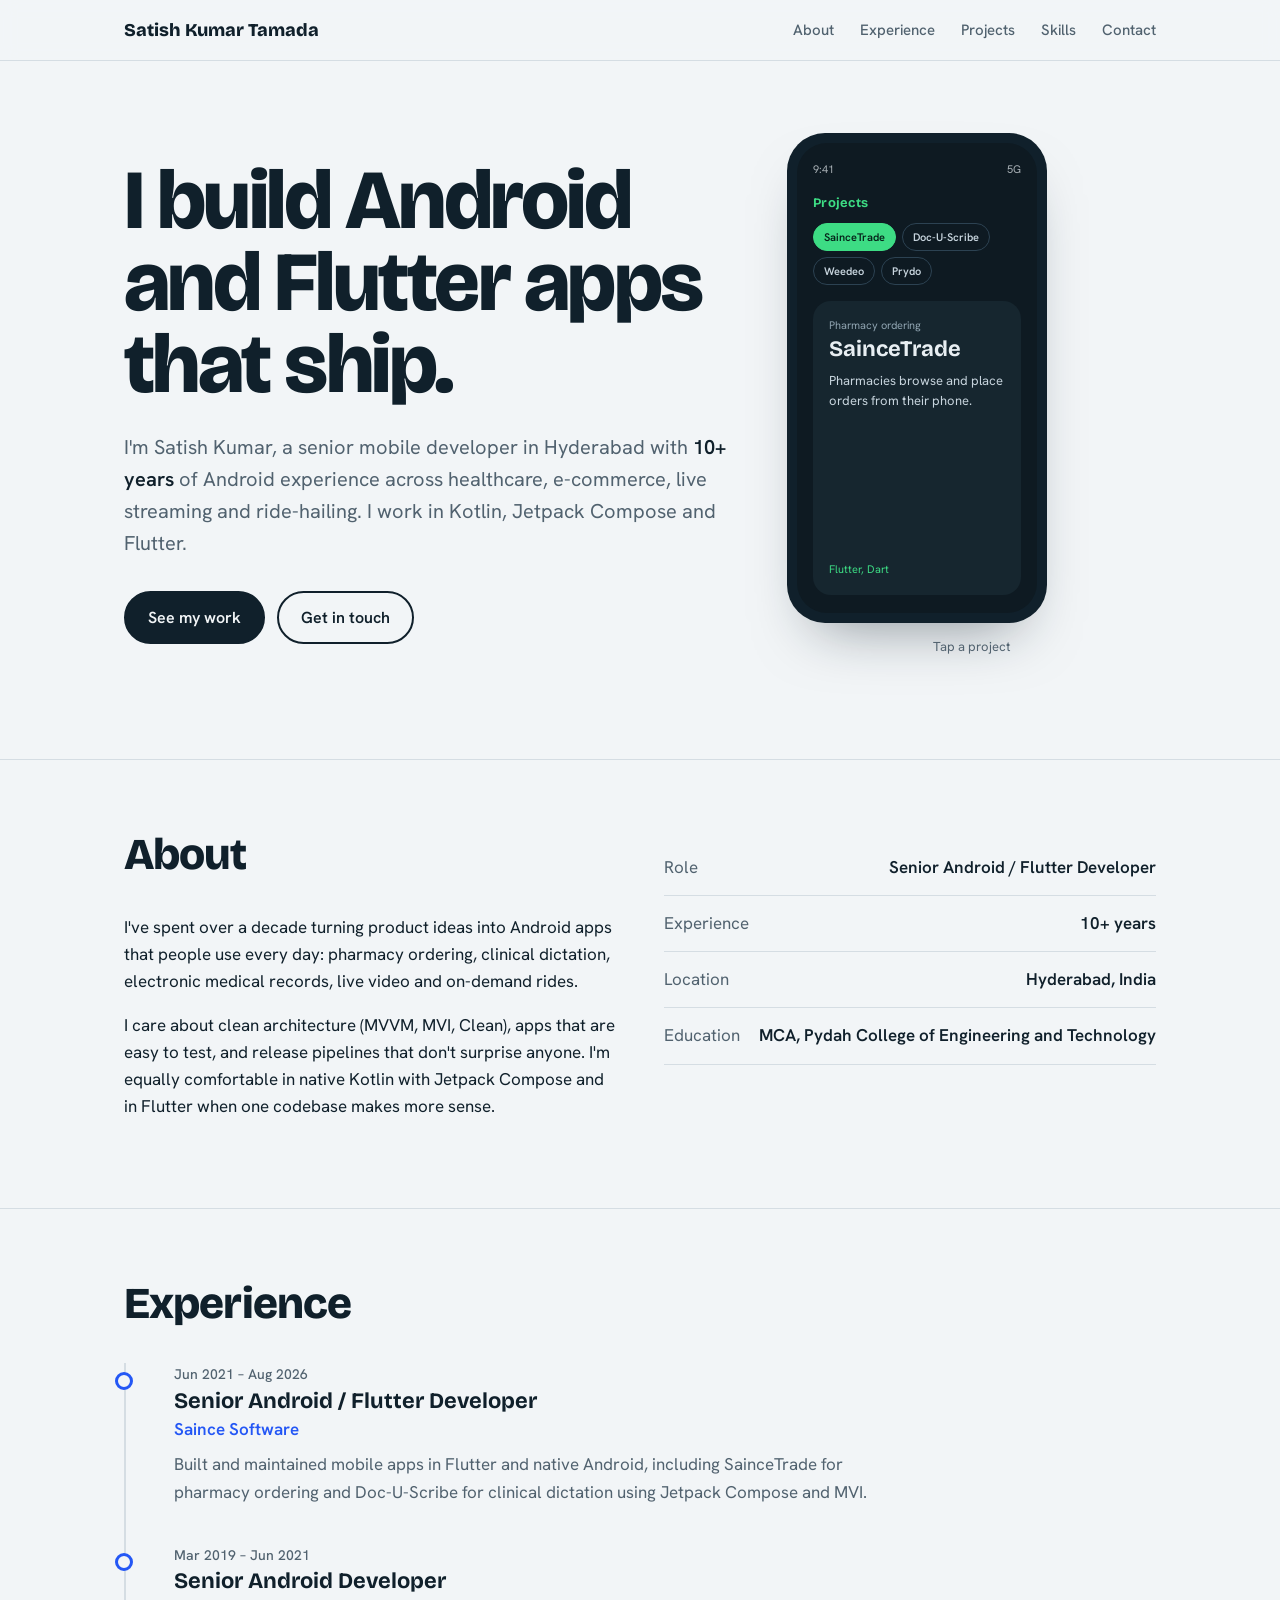
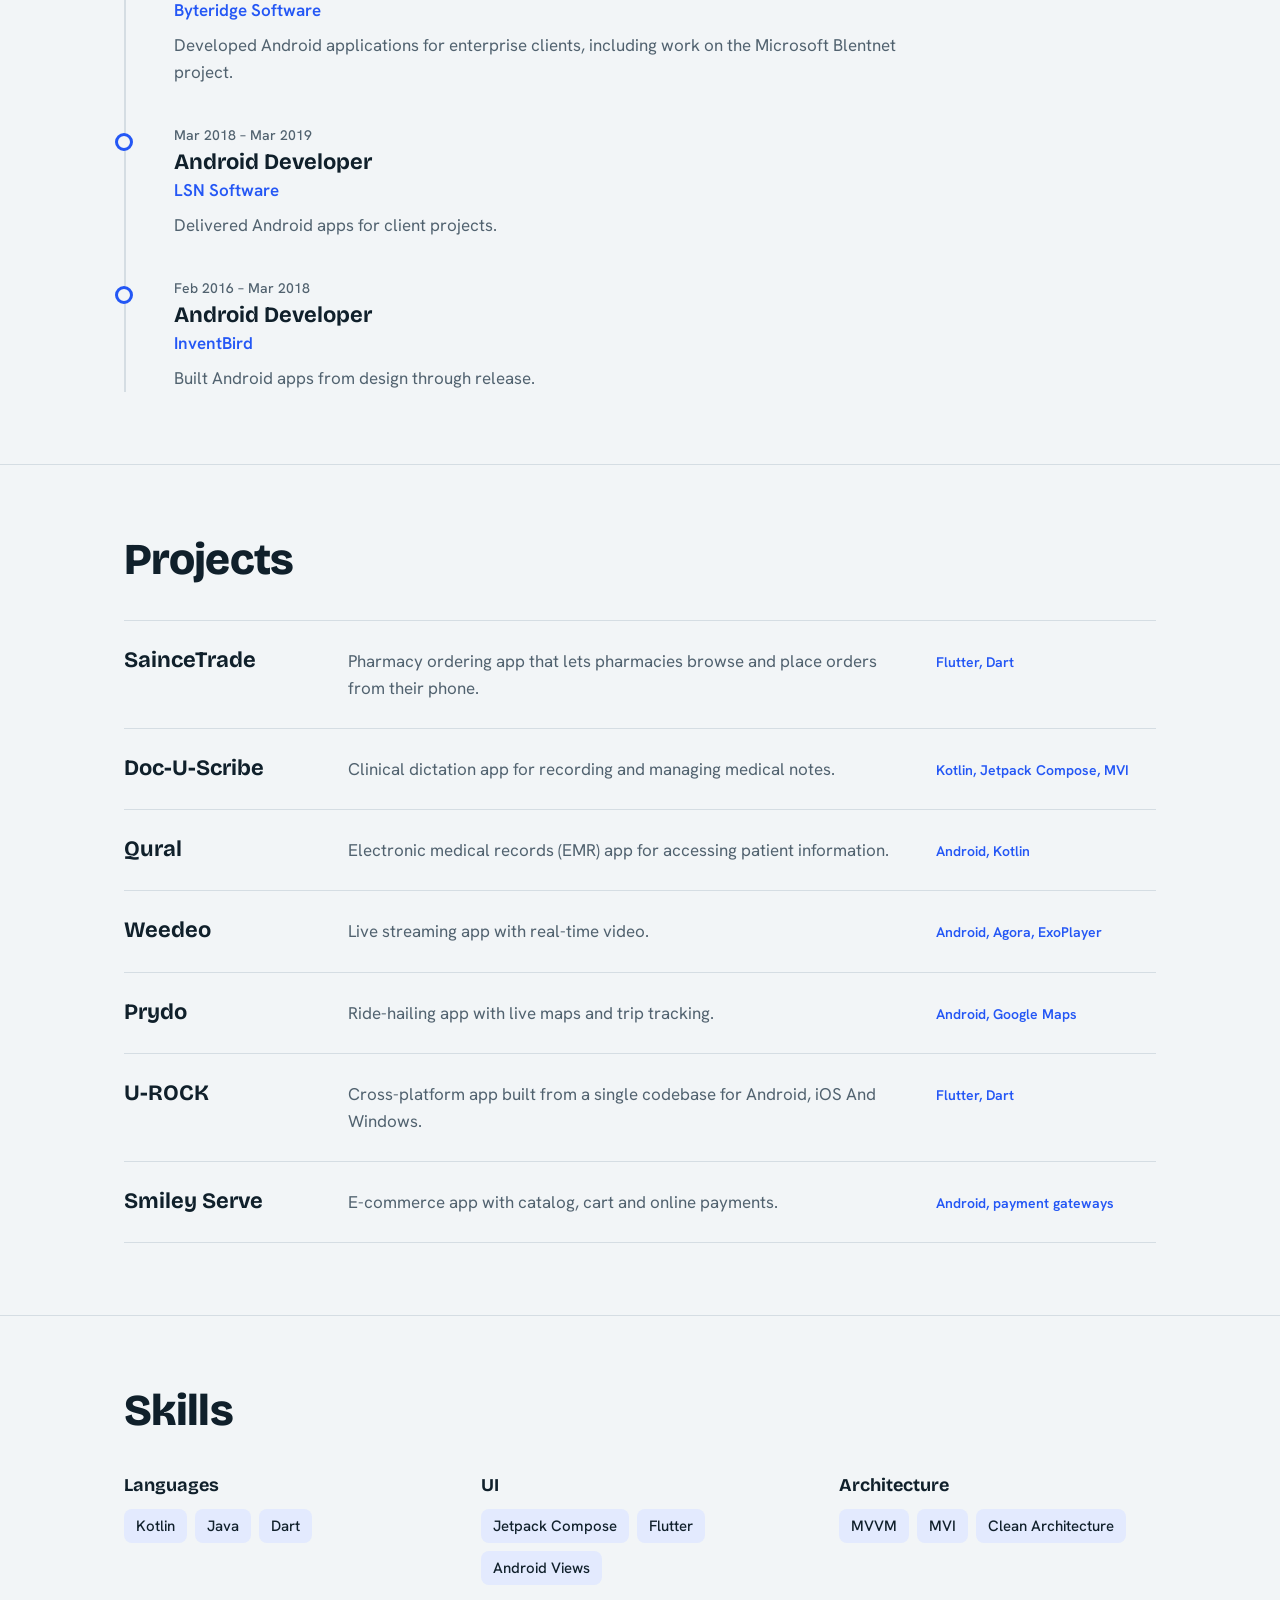
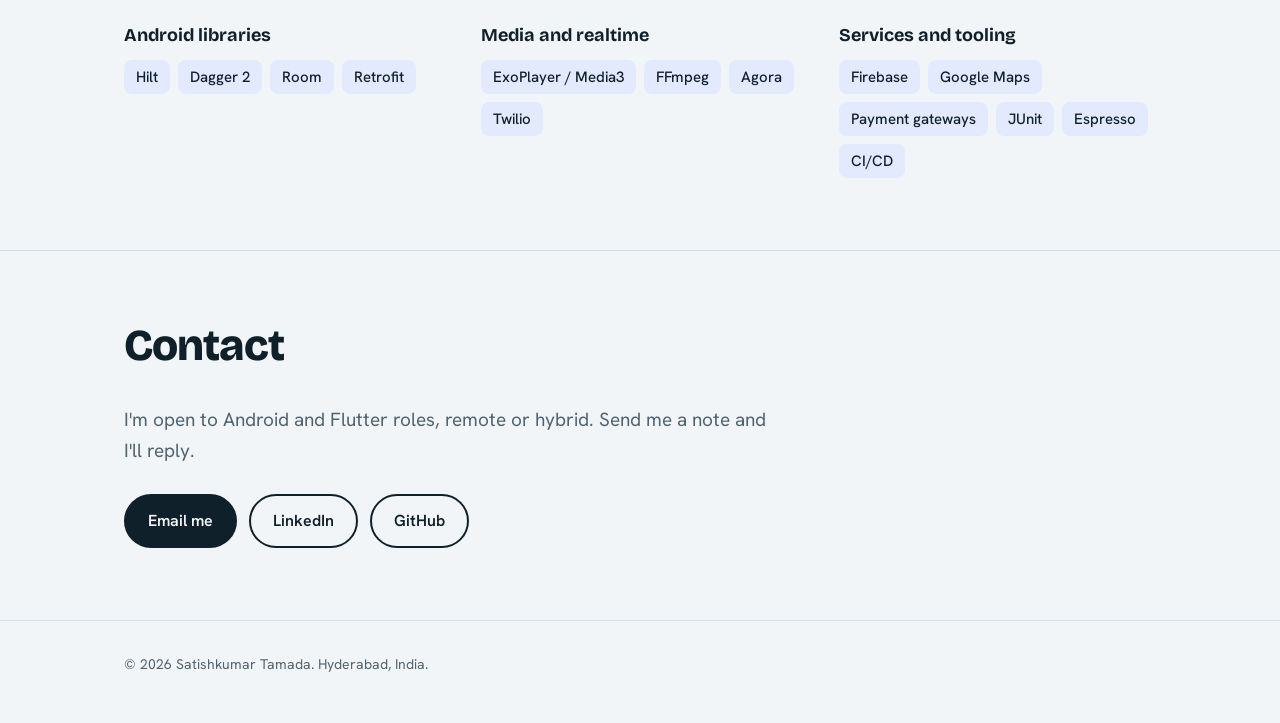
==== commit 96eadd8d: "Correct name and enhance project details in index.html Updated name formatting and improved project " ====
--- a/index.html
+++ b/index.html
@@ -3,9 +3,9 @@
 <head>
 <meta charset="utf-8">
 <meta name="viewport" content="width=device-width, initial-scale=1">
-<title>Satishkumar Tamada | Senior Android & Flutter Developer</title>
+<title>Satish Kumar Tamada | Senior Android & Flutter Developer</title>
 <meta name="description" content="Senior Android and Flutter developer in Hyderabad with 10+ years of experience building production mobile apps in Kotlin, Jetpack Compose and Flutter.">
-<meta property="og:title" content="Satishkumar Tamada | Senior Android & Flutter Developer">
+<meta property="og:title" content="Satish Kumar Tamada | Senior Android & Flutter Developer">
 <meta property="og:description" content="10+ years building production Android and Flutter apps.">
 <meta property="og:type" content="website">
 <link rel="preconnect" href="https://fonts.googleapis.com">
@@ -135,7 +135,7 @@
 
 <header class="site">
   <div class="wrap">
-    <a class="brand" href="#top">Satishkumar Tamada</a>
+    <a class="brand" href="#top">Satish Kumar Tamada</a>
     <nav aria-label="Primary">
       <a href="#about">About</a>
       <a href="#experience">Experience</a>
@@ -151,7 +151,7 @@
   <div class="wrap">
     <div>
       <h1>I build Android and Flutter apps that ship.</h1>
-      <p class="lede">I'm Satishkumar, a senior mobile developer in Hyderabad with <strong>10+ years</strong> of Android experience across healthcare, e-commerce, live streaming and ride-hailing. I work in Kotlin, Jetpack Compose and Flutter.</p>
+      <p class="lede">I'm Satish Kumar, a senior mobile developer in Hyderabad with <strong>10+ years</strong> of Android experience across healthcare, e-commerce, live streaming and ride-hailing. I work in Kotlin, Jetpack Compose and Flutter.</p>
       <div class="btns">
         <a class="btn primary" href="#projects">See my work</a>
         <a class="btn ghost" href="#contact">Get in touch</a>
@@ -264,7 +264,7 @@
       </li>
       <li>
         <h3>U-ROCK</h3>
-        <p>Cross-platform app built from a single codebase for Android and iOS.</p>
+        <p>Cross-platform app built from a single codebase for Android, iOS And Windows.</p>
         <div class="stack">Flutter, Dart</div>
       </li>
       <li>
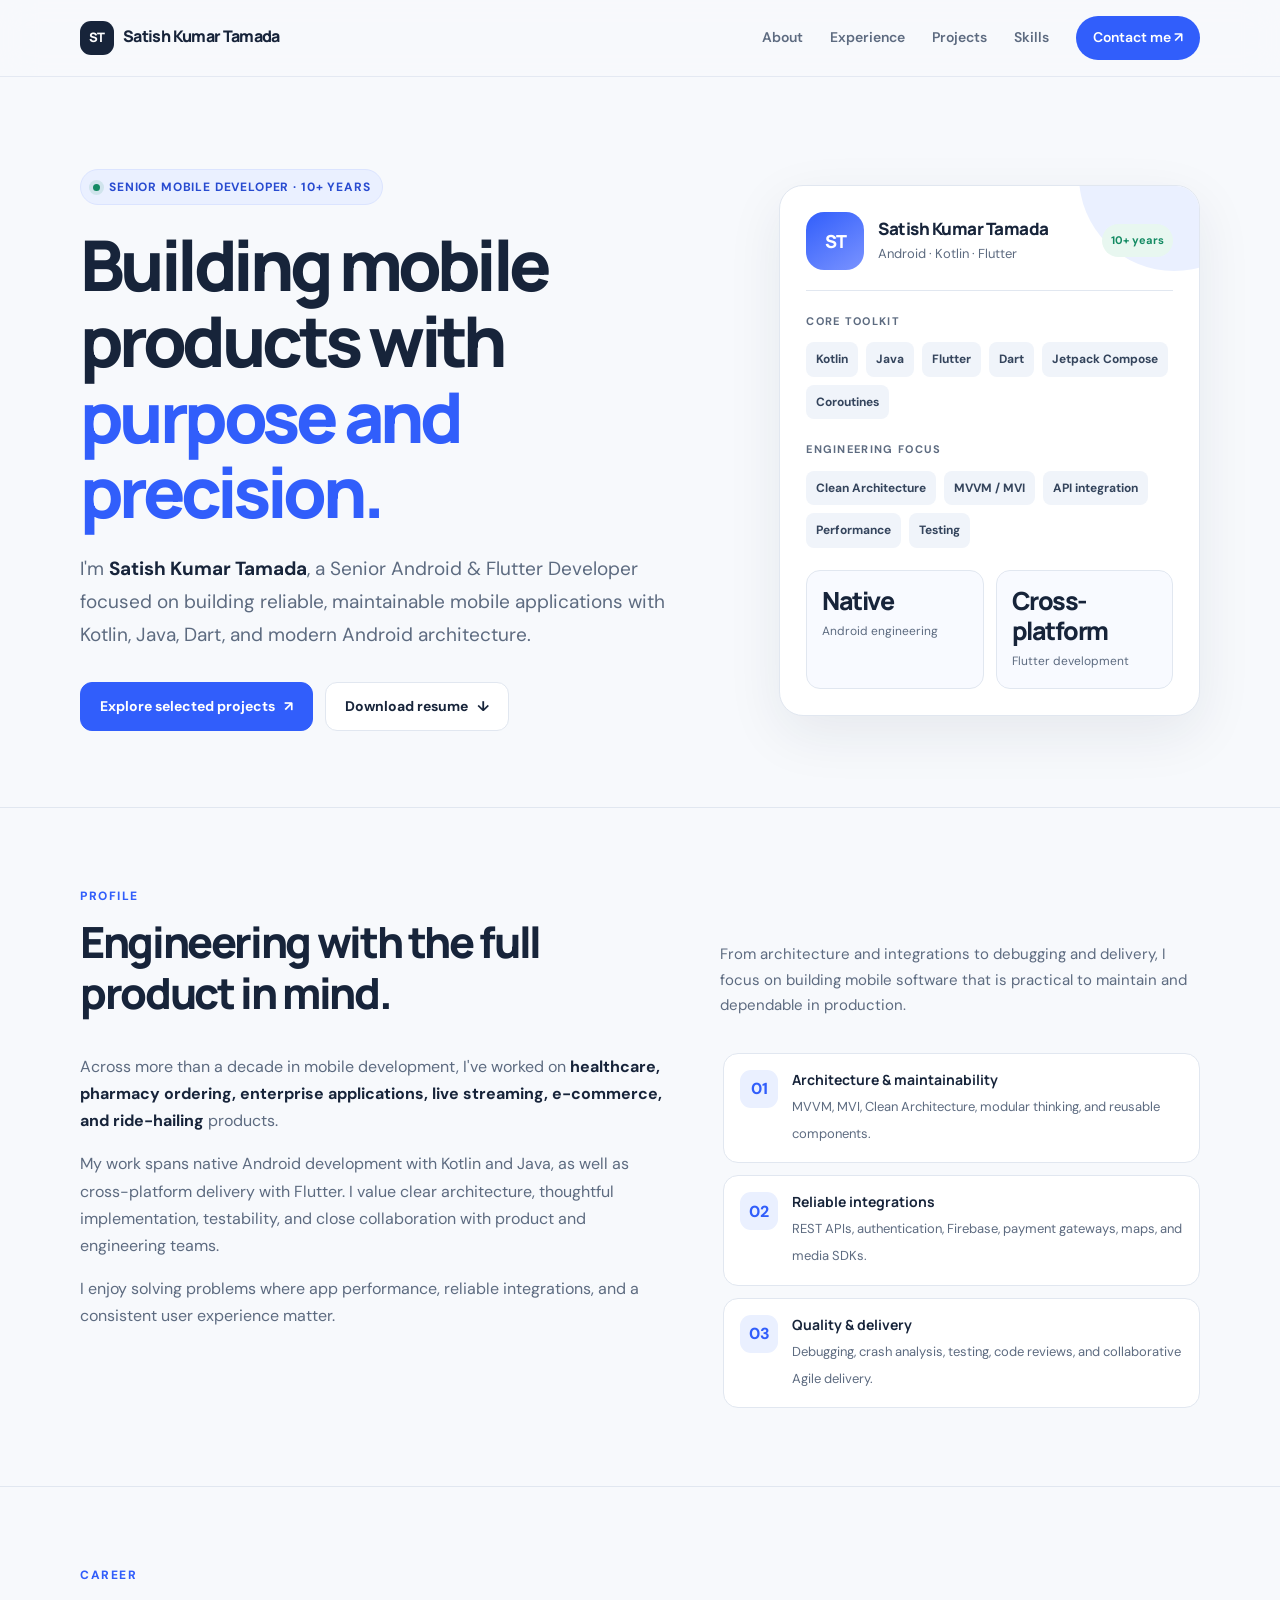
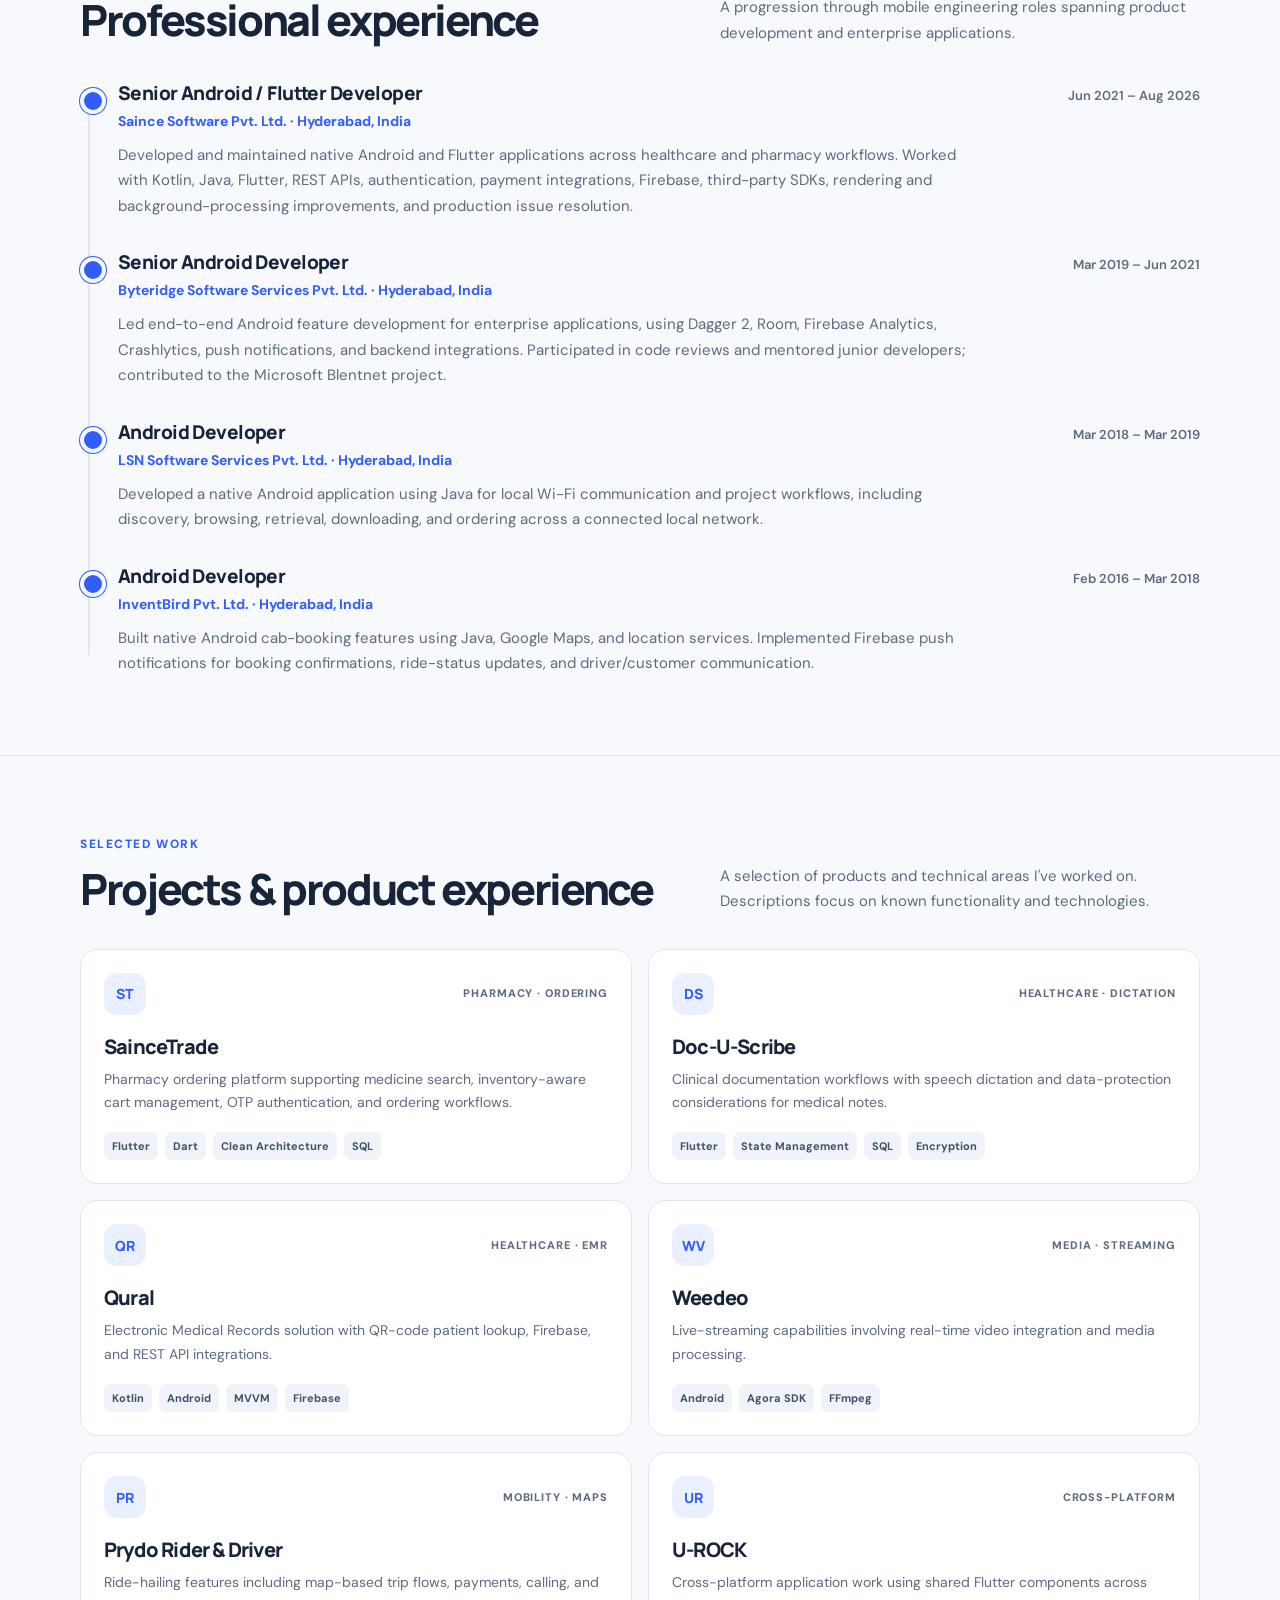
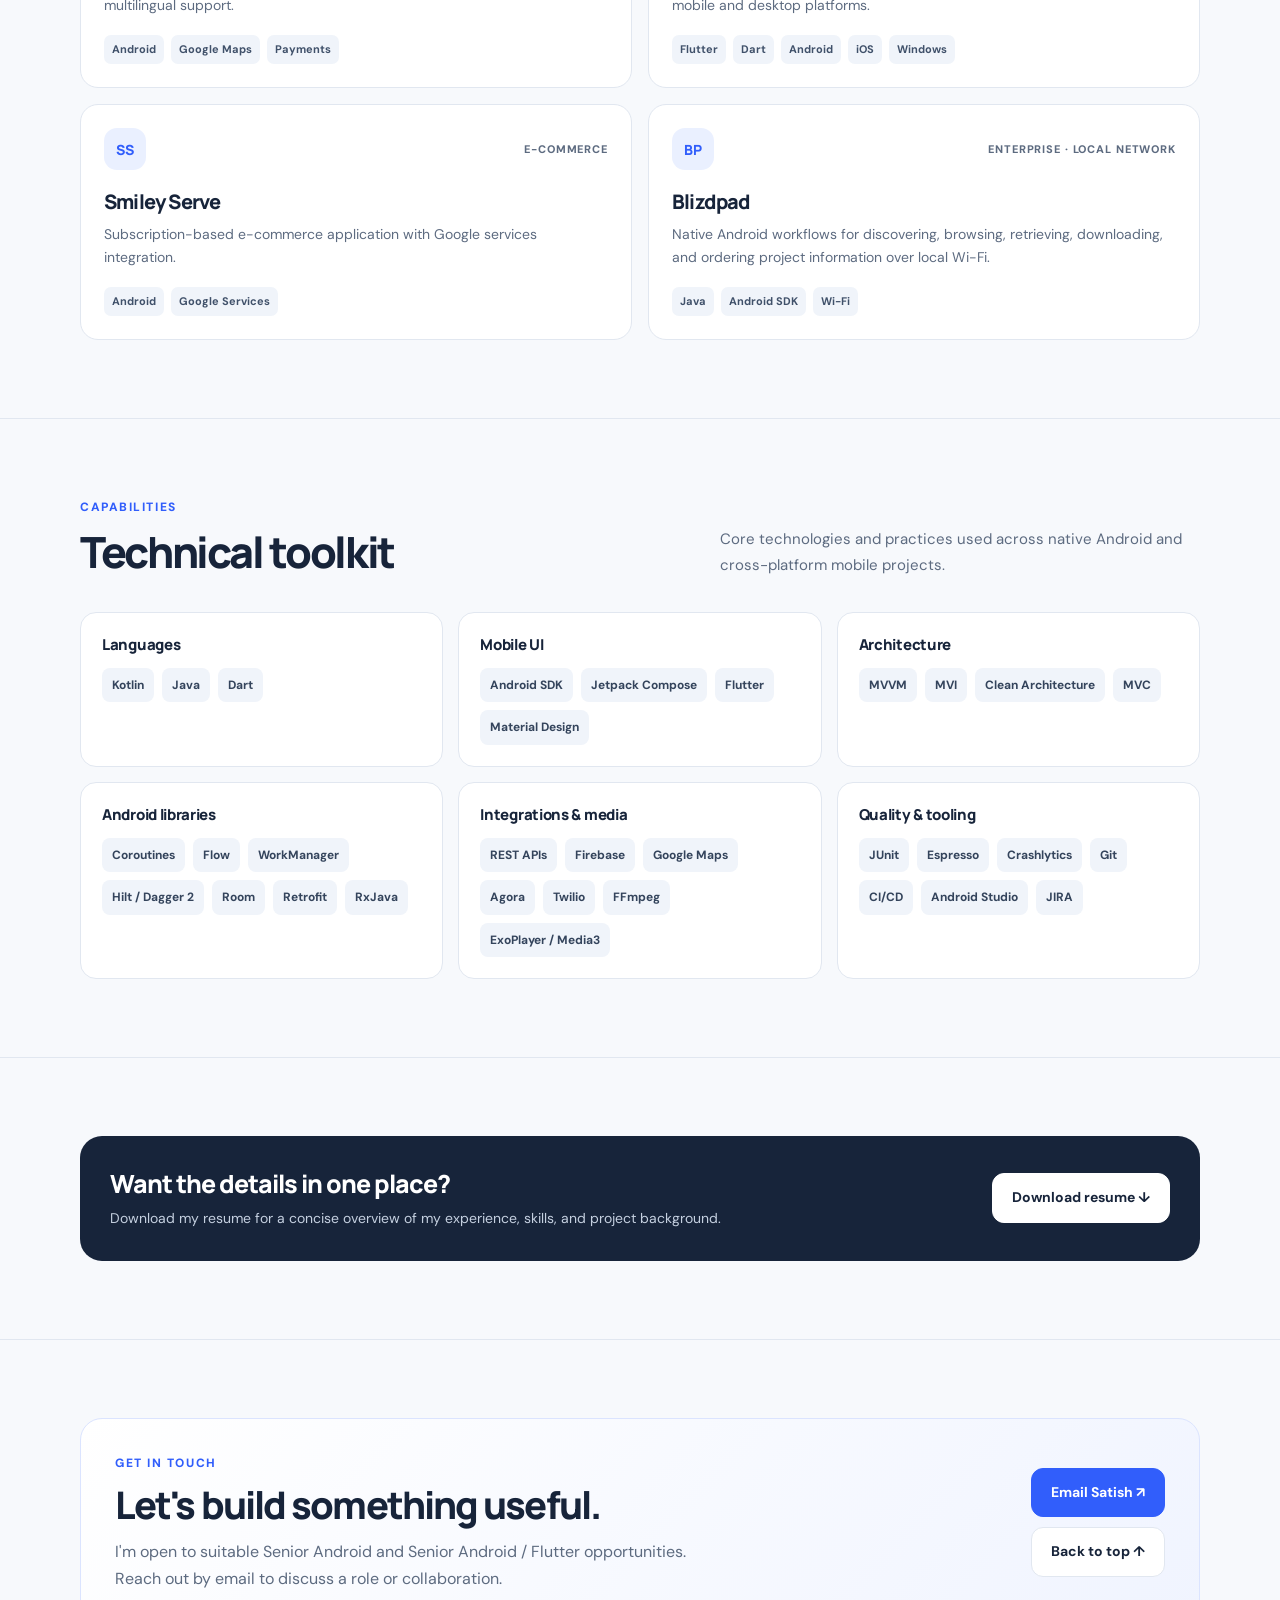
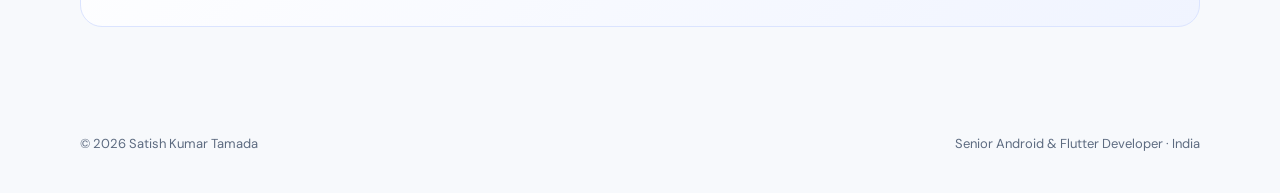
==== commit f76a18f6: "Add files via upload" ====
--- a/index.html
+++ b/index.html
@@ -1,352 +1,272 @@
 <!doctype html>
 <html lang="en">
 <head>
-<meta charset="utf-8">
-<meta name="viewport" content="width=device-width, initial-scale=1">
-<title>Satish Kumar Tamada | Senior Android & Flutter Developer</title>
-<meta name="description" content="Senior Android and Flutter developer in Hyderabad with 10+ years of experience building production mobile apps in Kotlin, Jetpack Compose and Flutter.">
-<meta property="og:title" content="Satish Kumar Tamada | Senior Android & Flutter Developer">
-<meta property="og:description" content="10+ years building production Android and Flutter apps.">
-<meta property="og:type" content="website">
-<link rel="preconnect" href="https://fonts.googleapis.com">
-<link rel="preconnect" href="https://fonts.gstatic.com" crossorigin>
-<link href="https://fonts.googleapis.com/css2?family=Bricolage+Grotesque:opsz,wght@12..96,500;12..96,700;12..96,800&family=Hanken+Grotesk:wght@400;500;600&display=swap" rel="stylesheet">
-<style>
-:root{
-  --bg:#F2F5F7;
-  --surface:#FFFFFF;
-  --ink:#10202B;
-  --muted:#51626F;
-  --line:#D5DDE3;
-  --blue:#2457F5;
-  --blue-soft:#E3EAFE;
-  --droid:#3DDC84;
-  --screen:#0E1A22;
-  --display:"Bricolage Grotesque",system-ui,sans-serif;
-  --body:"Hanken Grotesk",system-ui,sans-serif;
-}
-@media (prefers-color-scheme:dark){
-  :root{
-    --bg:#0B151C;
-    --surface:#111F29;
-    --ink:#E8EEF2;
-    --muted:#93A4B1;
-    --line:#223341;
-    --blue:#7C9BFF;
-    --blue-soft:#1A2A52;
-    --screen:#060D12;
-  }
-}
-*{box-sizing:border-box}
-html{scroll-behavior:smooth}
-@media (prefers-reduced-motion:reduce){html{scroll-behavior:auto}*{transition:none!important;animation:none!important}}
-body{margin:0;background:var(--bg);color:var(--ink);font-family:var(--body);font-size:17px;line-height:1.6;-webkit-font-smoothing:antialiased}
-a{color:inherit}
-:focus-visible{outline:3px solid var(--blue);outline-offset:3px;border-radius:4px}
-.wrap{max-width:1080px;margin:0 auto;padding:0 24px}
-
-/* header */
-header.site{position:sticky;top:0;z-index:10;background:color-mix(in srgb,var(--bg) 88%,transparent);backdrop-filter:blur(8px);border-bottom:1px solid var(--line)}
-header.site .wrap{display:flex;align-items:center;justify-content:space-between;height:60px}
-.brand{font-family:var(--display);font-weight:800;text-decoration:none;font-size:18px}
-nav a{margin-left:22px;text-decoration:none;color:var(--muted);font-size:15px;font-weight:500}
-nav a:hover{color:var(--ink)}
-
-/* hero */
-.hero{padding:72px 0 88px}
-.hero .wrap{display:grid;grid-template-columns:1.25fr .75fr;gap:48px;align-items:center}
-.hero h1{font-family:var(--display);font-weight:800;font-size:clamp(44px,7vw,84px);line-height:.98;letter-spacing:-.03em;margin:0 0 24px}
-.hero p.lede{font-size:20px;max-width:34em;color:var(--muted);margin:0 0 32px}
-.hero p.lede strong{color:var(--ink);font-weight:600}
-.btns{display:flex;flex-wrap:wrap;gap:12px}
-.btn{display:inline-block;padding:12px 22px;border-radius:999px;font-weight:600;text-decoration:none;font-size:16px;border:2px solid var(--ink)}
-.btn.primary{background:var(--ink);color:var(--bg)}
-.btn.primary:hover{background:var(--blue);border-color:var(--blue);color:#fff}
-.btn.ghost:hover{background:var(--ink);color:var(--bg)}
-
-/* phone */
-.phone{justify-self:center;width:260px;border-radius:38px;padding:10px;background:var(--ink);box-shadow:0 30px 60px -30px rgba(16,32,43,.5)}
-.screen{background:var(--screen);border-radius:30px;height:470px;padding:18px 16px;color:#E8EEF2;display:flex;flex-direction:column;overflow:hidden}
-.statusbar{display:flex;justify-content:space-between;font-size:11px;opacity:.7;margin-bottom:14px}
-.screen h2{font-family:var(--display);font-size:13px;font-weight:700;margin:0 0 10px;color:var(--droid);letter-spacing:.02em}
-.chips{display:flex;flex-wrap:wrap;gap:6px;margin-bottom:16px}
-.chip{font:600 11px var(--body);padding:6px 10px;border-radius:999px;border:1px solid #2C4252;background:transparent;color:#C7D4DD;cursor:pointer}
-.chip[aria-pressed="true"]{background:var(--droid);border-color:var(--droid);color:#06231A}
-.card{background:#16262F;border-radius:18px;padding:16px;flex:1;display:flex;flex-direction:column}
-.card .k{font-size:11px;color:#8FA3B0;margin-bottom:2px}
-.card .t{font-family:var(--display);font-size:22px;font-weight:700;line-height:1.1;margin-bottom:10px}
-.card .d{font-size:13px;line-height:1.5;color:#C7D4DD;margin-bottom:auto}
-.card .s{font-size:11px;color:var(--droid);margin-top:12px}
-.hint{font-size:13px;color:var(--muted);text-align:center;margin-top:14px}
-
-/* sections */
-section{padding:72px 0;border-top:1px solid var(--line)}
-section h2.title{font-family:var(--display);font-weight:800;font-size:clamp(30px,4vw,44px);letter-spacing:-.02em;line-height:1.05;margin:0 0 36px}
-.two{display:grid;grid-template-columns:1fr 1fr;gap:48px}
-.about p{margin:0 0 16px;max-width:36em}
-.facts{list-style:none;padding:0;margin:0}
-.facts li{padding:14px 0;border-bottom:1px solid var(--line);display:flex;justify-content:space-between;gap:16px}
-.facts li span:first-child{color:var(--muted)}
-.facts li span:last-child{font-weight:600;text-align:right}
-
-/* experience timeline */
-.timeline{list-style:none;margin:0;padding:0 0 0 22px;border-left:2px solid var(--line)}
-.timeline li{position:relative;padding:0 0 38px 26px}
-.timeline li:last-child{padding-bottom:0}
-.timeline li::before{content:"";position:absolute;left:-33px;top:9px;width:12px;height:12px;border-radius:50%;background:var(--bg);border:3px solid var(--blue)}
-.timeline .when{font-size:14px;color:var(--muted);font-weight:500}
-.timeline h3{font-family:var(--display);font-size:22px;margin:2px 0 2px;line-height:1.2}
-.timeline .where{color:var(--blue);font-weight:600;margin-bottom:8px}
-.timeline p{margin:0;max-width:44em;color:var(--muted)}
-
-/* projects */
-.projects{list-style:none;margin:0;padding:0;border-top:1px solid var(--line)}
-.projects li{display:grid;grid-template-columns:200px 1fr 220px;gap:24px;padding:26px 0;border-bottom:1px solid var(--line);align-items:baseline}
-.projects h3{font-family:var(--display);font-size:22px;margin:0;line-height:1.2}
-.projects p{margin:0;color:var(--muted)}
-.projects .stack{font-size:14px;font-weight:600;color:var(--blue)}
-
-/* skills */
-.skills{display:grid;grid-template-columns:repeat(3,1fr);gap:36px 40px}
-.skills h3{font-family:var(--display);font-size:18px;margin:0 0 10px}
-.skills ul{list-style:none;padding:0;margin:0;display:flex;flex-wrap:wrap;gap:8px}
-.skills li{background:var(--blue-soft);color:var(--ink);padding:5px 12px;border-radius:8px;font-size:15px;font-weight:500}
-
-/* contact */
-.contact p{max-width:34em;color:var(--muted);font-size:19px;margin:0 0 28px}
-.links{display:flex;flex-wrap:wrap;gap:12px}
-footer{padding:32px 0 48px;border-top:1px solid var(--line);color:var(--muted);font-size:14px}
-
-@media (max-width:860px){
-  .hero .wrap,.two{grid-template-columns:1fr}
-  .hero{padding:48px 0 56px}
-  .projects li{grid-template-columns:1fr;gap:6px}
-  .skills{grid-template-columns:1fr 1fr}
-  nav a{margin-left:14px}
-}
-@media (max-width:520px){
-  .skills{grid-template-columns:1fr}
-  nav a:nth-child(n+4){display:none}
-  .wrap{padding:0 18px}
-}
-</style>
+  <meta charset="utf-8">
+  <meta name="viewport" content="width=device-width, initial-scale=1">
+  <meta name="theme-color" content="#f7f9fc">
+  <title>Satish Kumar Tamada | Senior Android & Flutter Developer</title>
+  <meta name="description" content="Senior Android and Flutter developer with 10+ years of experience building mobile applications using Kotlin, Java, Flutter, and modern Android architecture.">
+  <meta property="og:title" content="Satish Kumar Tamada | Senior Android & Flutter Developer">
+  <meta property="og:description" content="10+ years building Android and cross-platform mobile applications.">
+  <meta property="og:type" content="website">
+  <link rel="preconnect" href="https://fonts.googleapis.com">
+  <link rel="preconnect" href="https://fonts.gstatic.com" crossorigin>
+  <link href="https://fonts.googleapis.com/css2?family=DM+Sans:wght@400;500;600;700&family=Manrope:wght@400;500;600;700;800&display=swap" rel="stylesheet">
+  <style>
+    :root {
+      color-scheme: light;
+      --bg: #f7f9fc;
+      --surface: #ffffff;
+      --surface-soft: #f0f4fa;
+      --ink: #17243a;
+      --muted: #5d6b80;
+      --line: #e1e7f0;
+      --accent: #315efb;
+      --accent-dark: #2146d8;
+      --accent-soft: #eaf0ff;
+      --green: #138a62;
+      --shadow: 0 18px 55px rgba(23, 36, 58, .08);
+      --heading: "Manrope", system-ui, sans-serif;
+      --body: "DM Sans", system-ui, sans-serif;
+    }
+    * { box-sizing: border-box; }
+    html { scroll-behavior: smooth; scroll-padding-top: 92px; }
+    body { margin: 0; background: var(--bg); color: var(--ink); font: 16px/1.7 var(--body); -webkit-font-smoothing: antialiased; }
+    a { color: inherit; }
+    a:focus-visible, button:focus-visible { outline: 3px solid var(--accent); outline-offset: 4px; }
+    .container { width: min(1120px, calc(100% - 44px)); margin: 0 auto; }
+    .topbar { position: sticky; top: 0; z-index: 10; background: rgba(247,249,252,.88); backdrop-filter: blur(16px); border-bottom: 1px solid rgba(225,231,240,.85); }
+    .nav { height: 76px; display: flex; align-items: center; justify-content: space-between; gap: 24px; }
+    .brand { text-decoration: none; font: 800 16px/1.2 var(--heading); letter-spacing: -.04em; }
+    .brand-mark { display: inline-grid; place-items: center; width: 34px; height: 34px; margin-right: 9px; border-radius: 11px; background: var(--ink); color: #fff; font-size: 13px; letter-spacing: -.04em; vertical-align: middle; }
+    .nav-links { display: flex; align-items: center; gap: 27px; }
+    .nav-links a { text-decoration: none; color: var(--muted); font-size: 14px; font-weight: 600; transition: color .2s; }
+    .nav-links a:hover { color: var(--accent); }
+    .nav-links .nav-cta { background: var(--accent); color: white; padding: 10px 17px; border-radius: 999px; }
+    .hero { padding: 92px 0 76px; }
+    .hero-grid { display: grid; grid-template-columns: minmax(0,1.2fr) minmax(300px,.8fr); gap: 68px; align-items: center; }
+    .eyebrow { display: inline-flex; align-items: center; gap: 9px; padding: 7px 12px; border: 1px solid #dbe4ff; border-radius: 999px; background: var(--accent-soft); color: #284bd0; font-size: 12px; font-weight: 700; letter-spacing: .07em; text-transform: uppercase; }
+    .eyebrow:before { content: ""; width: 7px; height: 7px; background: var(--green); border-radius: 50%; box-shadow: 0 0 0 4px rgba(19,138,98,.12); }
+    h1,h2,h3,p { margin-top: 0; }
+    h1 { margin: 22px 0 22px; max-width: 760px; font: 800 clamp(42px,6vw,70px)/1.08 var(--heading); letter-spacing: -.065em; }
+    h1 .highlight { color: var(--accent); }
+    .hero-copy { max-width: 650px; color: var(--muted); font-size: 19px; line-height: 1.75; margin-bottom: 30px; }
+    .hero-copy strong { color: var(--ink); font-weight: 700; }
+    .actions { display: flex; flex-wrap: wrap; gap: 12px; }
+    .button { display: inline-flex; align-items: center; justify-content: center; gap: 9px; min-height: 48px; padding: 12px 19px; border-radius: 12px; text-decoration: none; font-weight: 700; font-size: 14px; border: 1px solid var(--line); transition: transform .2s, box-shadow .2s, background .2s; }
+    .button:hover { transform: translateY(-2px); box-shadow: 0 10px 22px rgba(23,36,58,.1); }
+    .button.primary { background: var(--accent); color: #fff; border-color: var(--accent); }
+    .button.primary:hover { background: var(--accent-dark); }
+    .button.secondary { background: #fff; color: var(--ink); }
+    .button svg { width: 16px; height: 16px; }
+    .hero-panel { position: relative; padding: 26px; border: 1px solid var(--line); border-radius: 24px; background: var(--surface); box-shadow: var(--shadow); overflow: hidden; }
+    .hero-panel:before { content: ""; position: absolute; width: 190px; height: 190px; top: -105px; right: -70px; border-radius: 50%; background: var(--accent-soft); }
+    .panel-top { position: relative; display: flex; align-items: center; justify-content: space-between; gap: 14px; padding-bottom: 20px; border-bottom: 1px solid var(--line); }
+    .avatar { display: grid; place-items: center; width: 58px; height: 58px; border-radius: 18px; background: linear-gradient(145deg,#315efb,#7a93ff); color: #fff; font: 800 18px var(--heading); letter-spacing: -.05em; }
+    .panel-name { font: 800 17px var(--heading); letter-spacing: -.03em; margin-bottom: 3px; }
+    .panel-role { color: var(--muted); font-size: 13px; }
+    .panel-badge { font-size: 11px; font-weight: 700; color: var(--green); background: #e8f7f0; padding: 7px 9px; border-radius: 999px; white-space: nowrap; }
+    .panel-label { margin: 21px 0 12px; color: var(--muted); font-size: 11px; font-weight: 700; text-transform: uppercase; letter-spacing: .12em; }
+    .tech-list { display: flex; flex-wrap: wrap; gap: 8px; }
+    .tech-list span { padding: 7px 10px; border-radius: 8px; background: var(--surface-soft); color: #34445c; font-size: 12px; font-weight: 700; }
+    .mini-stats { display: grid; grid-template-columns: 1fr 1fr; gap: 12px; margin-top: 22px; }
+    .mini-stat { background: #f8faff; border: 1px solid var(--line); border-radius: 14px; padding: 15px; }
+    .mini-stat strong { display: block; font: 800 25px/1.2 var(--heading); letter-spacing: -.06em; }
+    .mini-stat span { color: var(--muted); font-size: 12px; }
+    .section { padding: 78px 0; border-top: 1px solid var(--line); }
+    .section-head { display: flex; align-items: end; justify-content: space-between; gap: 30px; margin-bottom: 34px; }
+    .kicker { color: var(--accent); font-size: 12px; font-weight: 800; text-transform: uppercase; letter-spacing: .13em; margin-bottom: 9px; }
+    .section-title { margin: 0; font: 800 clamp(30px,4vw,43px)/1.2 var(--heading); letter-spacing: -.055em; }
+    .section-intro { max-width: 480px; color: var(--muted); margin: 0; font-size: 15px; }
+    .about-grid { display: grid; grid-template-columns: 1.1fr .9fr; gap: 60px; }
+    .about-copy p { color: var(--muted); margin-bottom: 16px; }
+    .about-copy strong { color: var(--ink); }
+    .principles { display: grid; gap: 12px; }
+    .principle { display: flex; gap: 14px; align-items: flex-start; padding: 16px; border: 1px solid var(--line); border-radius: 15px; background: var(--surface); }
+    .principle-icon { flex: 0 0 38px; display: grid; place-items: center; width: 38px; height: 38px; border-radius: 11px; background: var(--accent-soft); color: var(--accent); font-weight: 800; }
+    .principle strong { display: block; margin: 0 0 3px; font: 700 14px var(--heading); }
+    .principle span { color: var(--muted); font-size: 13px; line-height: 1.5; }
+    .timeline { position: relative; list-style: none; margin: 0; padding: 0; }
+    .timeline:before { content: ""; position: absolute; left: 8px; top: 12px; bottom: 22px; width: 2px; background: var(--line); }
+    .timeline li { position: relative; padding: 0 0 30px 38px; }
+    .timeline li:last-child { padding-bottom: 0; }
+    .timeline li:before { content: ""; position: absolute; left: 0; top: 8px; width: 18px; height: 18px; border: 4px solid var(--bg); border-radius: 50%; background: var(--accent); box-shadow: 0 0 0 1px var(--accent); }
+    .timeline-top { display: flex; justify-content: space-between; align-items: baseline; flex-wrap: wrap; gap: 8px 20px; }
+    .timeline h3 { margin: 0; font: 800 19px var(--heading); letter-spacing: -.03em; }
+    .date { color: var(--muted); font-size: 13px; font-weight: 600; }
+    .company { margin: 3px 0 9px; color: var(--accent); font-weight: 700; font-size: 14px; }
+    .timeline p { max-width: 850px; margin: 0; color: var(--muted); font-size: 15px; }
+    .project-grid { display: grid; grid-template-columns: repeat(2,minmax(0,1fr)); gap: 16px; }
+    .project-card { display: flex; flex-direction: column; min-height: 220px; padding: 23px; border: 1px solid var(--line); border-radius: 18px; background: var(--surface); transition: transform .2s, box-shadow .2s, border-color .2s; }
+    .project-card:hover { transform: translateY(-3px); border-color: #c8d4ff; box-shadow: var(--shadow); }
+    .project-top { display: flex; justify-content: space-between; align-items: center; gap: 12px; margin-bottom: 18px; }
+    .project-symbol { display: grid; place-items: center; width: 42px; height: 42px; border-radius: 13px; color: var(--accent); background: var(--accent-soft); font: 800 14px var(--heading); }
+    .project-type { color: var(--muted); font-size: 11px; font-weight: 800; text-transform: uppercase; letter-spacing: .08em; text-align: right; }
+    .project-card h3 { margin: 0 0 8px; font: 800 20px var(--heading); letter-spacing: -.04em; }
+    .project-card p { color: var(--muted); font-size: 14px; line-height: 1.65; margin-bottom: 18px; }
+    .stack { display: flex; flex-wrap: wrap; gap: 7px; margin-top: auto; }
+    .stack span { padding: 5px 8px; border-radius: 7px; background: var(--surface-soft); color: #40516a; font-size: 11px; font-weight: 700; }
+    .skills-grid { display: grid; grid-template-columns: repeat(3,minmax(0,1fr)); gap: 15px; }
+    .skill-group { padding: 21px; border: 1px solid var(--line); border-radius: 16px; background: var(--surface); }
+    .skill-group h3 { margin: 0 0 13px; font: 800 15px var(--heading); letter-spacing: -.02em; }
+    .skill-group .tech-list span { font-size: 12px; }
+    .resume-band { display: flex; align-items: center; justify-content: space-between; gap: 25px; padding: 30px; border-radius: 22px; background: var(--ink); color: #fff; }
+    .resume-band h2 { margin: 0 0 6px; font: 800 25px var(--heading); letter-spacing: -.04em; }
+    .resume-band p { margin: 0; color: #c5d0e0; font-size: 14px; }
+    .resume-band .button { background: #fff; color: var(--ink); border-color: #fff; white-space: nowrap; }
+    .contact-panel { display: grid; grid-template-columns: 1fr auto; gap: 25px; align-items: center; padding: 34px; border: 1px solid #dbe4ff; border-radius: 22px; background: linear-gradient(135deg,#fff 0%,#f0f4ff 100%); }
+    .contact-panel h2 { margin: 0 0 10px; font: 800 clamp(27px,4vw,38px)/1.2 var(--heading); letter-spacing: -.05em; }
+    .contact-panel p { max-width: 620px; margin: 0; color: var(--muted); }
+    .contact-actions { display: flex; flex-direction: column; gap: 10px; }
+    footer { padding: 28px 0 38px; color: var(--muted); font-size: 13px; }
+    .footer-inner { display: flex; justify-content: space-between; gap: 15px; flex-wrap: wrap; }
+    @media (max-width: 850px) {
+      .hero-grid { grid-template-columns: 1fr; gap: 38px; }
+      .hero-panel { max-width: 540px; }
+      .about-grid { grid-template-columns: 1fr; gap: 28px; }
+      .skills-grid { grid-template-columns: repeat(2,minmax(0,1fr)); }
+      .section-head { align-items: start; flex-direction: column; gap: 12px; }
+    }
+    @media (max-width: 600px) {
+      .container { width: min(100% - 32px, 1120px); }
+      .nav { height: 66px; }
+      .nav-links { gap: 13px; }
+      .nav-links a { font-size: 12px; }
+      .nav-links a:not(.nav-cta) { display: none; }
+      .hero { padding: 62px 0 52px; }
+      h1 { font-size: clamp(39px,12vw,56px); }
+      .hero-copy { font-size: 17px; }
+      .section { padding: 58px 0; }
+      .project-grid,.skills-grid { grid-template-columns: 1fr; }
+      .resume-band,.contact-panel { align-items: flex-start; flex-direction: column; display: flex; padding: 24px; }
+      .contact-actions { flex-direction: row; flex-wrap: wrap; }
+      .mini-stats { gap: 8px; }
+    }
+  </style>
 </head>
 <body>
-
-<header class="site">
-  <div class="wrap">
-    <a class="brand" href="#top">Satish Kumar Tamada</a>
-    <nav aria-label="Primary">
-      <a href="#about">About</a>
-      <a href="#experience">Experience</a>
-      <a href="#projects">Projects</a>
-      <a href="#skills">Skills</a>
-      <a href="#contact">Contact</a>
-    </nav>
-  </div>
-</header>
-
-<main id="top">
-<div class="hero">
-  <div class="wrap">
-    <div>
-      <h1>I build Android and Flutter apps that ship.</h1>
-      <p class="lede">I'm Satish Kumar, a senior mobile developer in Hyderabad with <strong>10+ years</strong> of Android experience across healthcare, e-commerce, live streaming and ride-hailing. I work in Kotlin, Jetpack Compose and Flutter.</p>
-      <div class="btns">
-        <a class="btn primary" href="#projects">See my work</a>
-        <a class="btn ghost" href="#contact">Get in touch</a>
-      </div>
+  <header class="topbar">
+    <div class="container nav">
+      <a class="brand" href="#top"><span class="brand-mark">ST</span>Satish Kumar Tamada</a>
+      <nav class="nav-links" aria-label="Primary navigation">
+        <a href="#about">About</a><a href="#experience">Experience</a><a href="#projects">Projects</a><a href="#skills">Skills</a>
+        <a class="nav-cta" href="#contact">Contact me ↗</a>
+      </nav>
     </div>
-    <div>
-      <div class="phone" aria-label="Interactive phone showing selected projects">
-        <div class="screen">
-          <div class="statusbar"><span>9:41</span><span>5G</span></div>
-          <h2>Projects</h2>
-          <div class="chips" role="group" aria-label="Choose a project">
-            <button class="chip" aria-pressed="true" data-i="0">SainceTrade</button>
-            <button class="chip" aria-pressed="false" data-i="1">Doc-U-Scribe</button>
-            <button class="chip" aria-pressed="false" data-i="2">Weedeo</button>
-            <button class="chip" aria-pressed="false" data-i="3">Prydo</button>
-          </div>
-          <div class="card" aria-live="polite">
-            <div class="k" id="pk"></div>
-            <div class="t" id="pt"></div>
-            <div class="d" id="pd"></div>
-            <div class="s" id="ps"></div>
-          </div>
-        </div>
-      </div>
-      <p class="hint">Tap a project</p>
-    </div>
-  </div>
-</div>
-
-<section id="about">
-  <div class="wrap two">
-    <div>
-      <h2 class="title">About</h2>
-      <div class="about">
-        <p>I've spent over a decade turning product ideas into Android apps that people use every day: pharmacy ordering, clinical dictation, electronic medical records, live video and on-demand rides.</p>
-        <p>I care about clean architecture (MVVM, MVI, Clean), apps that are easy to test, and release pipelines that don't surprise anyone. I'm equally comfortable in native Kotlin with Jetpack Compose and in Flutter when one codebase makes more sense.</p>
-      </div>
-    </div>
-    <div>
-      <ul class="facts" style="margin-top:8px">
-        <li><span>Role</span><span>Senior Android / Flutter Developer</span></li>
-        <li><span>Experience</span><span>10+ years</span></li>
-        <li><span>Location</span><span>Hyderabad, India</span></li>
-        <li><span>Education</span><span>MCA, Pydah College of Engineering and Technology</span></li>
-      </ul>
-    </div>
-  </div>
-</section>
-
-<section id="experience">
-  <div class="wrap">
-    <h2 class="title">Experience</h2>
-    <ol class="timeline">
-      <li>
-        <div class="when">Jun 2021 – Aug 2026</div>
-        <h3>Senior Android / Flutter Developer</h3>
-        <div class="where">Saince Software</div>
-        <p>Built and maintained mobile apps in Flutter and native Android, including SainceTrade for pharmacy ordering and Doc-U-Scribe for clinical dictation using Jetpack Compose and MVI.</p>
-      </li>
-      <li>
-        <div class="when">Mar 2019 – Jun 2021</div>
-        <h3>Senior Android Developer</h3>
-        <div class="where">Byteridge Software</div>
-        <p>Developed Android applications for enterprise clients, including work on the Microsoft Blentnet project.</p>
-      </li>
-      <li>
-        <div class="when">Mar 2018 – Mar 2019</div>
-        <h3>Android Developer</h3>
-        <div class="where">LSN Software</div>
-        <p>Delivered Android apps for client projects.</p>
-      </li>
-      <li>
-        <div class="when">Feb 2016 – Mar 2018</div>
-        <h3>Android Developer</h3>
-        <div class="where">InventBird</div>
-        <p>Built Android apps from design through release.</p>
-      </li>
-    </ol>
-  </div>
-</section>
-
-<section id="projects">
-  <div class="wrap">
-    <h2 class="title">Projects</h2>
-    <ul class="projects">
-      <li>
-        <h3>SainceTrade</h3>
-        <p>Pharmacy ordering app that lets pharmacies browse and place orders from their phone.</p>
-        <div class="stack">Flutter, Dart</div>
-      </li>
-      <li>
-        <h3>Doc-U-Scribe</h3>
-        <p>Clinical dictation app for recording and managing medical notes.</p>
-        <div class="stack">Kotlin, Jetpack Compose, MVI</div>
-      </li>
-      <li>
-        <h3>Qural</h3>
-        <p>Electronic medical records (EMR) app for accessing patient information.</p>
-        <div class="stack">Android, Kotlin</div>
-      </li>
-      <li>
-        <h3>Weedeo</h3>
-        <p>Live streaming app with real-time video.</p>
-        <div class="stack">Android, Agora, ExoPlayer</div>
-      </li>
-      <li>
-        <h3>Prydo</h3>
-        <p>Ride-hailing app with live maps and trip tracking.</p>
-        <div class="stack">Android, Google Maps</div>
-      </li>
-      <li>
-        <h3>U-ROCK</h3>
-        <p>Cross-platform app built from a single codebase for Android, iOS And Windows.</p>
-        <div class="stack">Flutter, Dart</div>
-      </li>
-      <li>
-        <h3>Smiley Serve</h3>
-        <p>E-commerce app with catalog, cart and online payments.</p>
-        <div class="stack">Android, payment gateways</div>
-      </li>
-    </ul>
-  </div>
-</section>
-
-<section id="skills">
-  <div class="wrap">
-    <h2 class="title">Skills</h2>
-    <div class="skills">
-      <div>
-        <h3>Languages</h3>
-        <ul><li>Kotlin</li><li>Java</li><li>Dart</li></ul>
-      </div>
-      <div>
-        <h3>UI</h3>
-        <ul><li>Jetpack Compose</li><li>Flutter</li><li>Android Views</li></ul>
-      </div>
-      <div>
-        <h3>Architecture</h3>
-        <ul><li>MVVM</li><li>MVI</li><li>Clean Architecture</li></ul>
-      </div>
-      <div>
-        <h3>Android libraries</h3>
-        <ul><li>Hilt</li><li>Dagger 2</li><li>Room</li><li>Retrofit</li></ul>
-      </div>
-      <div>
-        <h3>Media and realtime</h3>
-        <ul><li>ExoPlayer / Media3</li><li>FFmpeg</li><li>Agora</li><li>Twilio</li></ul>
-      </div>
-      <div>
-        <h3>Services and tooling</h3>
-        <ul><li>Firebase</li><li>Google Maps</li><li>Payment gateways</li><li>JUnit</li><li>Espresso</li><li>CI/CD</li></ul>
-      </div>
-    </div>
-  </div>
-</section>
-
-<section id="contact">
-  <div class="wrap contact">
-    <h2 class="title">Contact</h2>
-    <p>I'm open to Android and Flutter roles, remote or hybrid. Send me a note and I'll reply.</p>
-    <div class="links">
-      <!-- TODO: replace the three placeholder links below with your own -->
-      <a class="btn primary" href="mailto:YOUR_EMAIL@example.com">Email me</a>
-      <a class="btn ghost" href="https://www.linkedin.com/in/YOUR-LINKEDIN" rel="noopener">LinkedIn</a>
-      <a class="btn ghost" href="https://github.com/YOUR-GITHUB" rel="noopener">GitHub</a>
-    </div>
-  </div>
-</section>
-</main>
-
-<footer>
-  <div class="wrap">&copy; <span id="yr">2026</span> Satishkumar Tamada. Hyderabad, India.</div>
-</footer>
-
-<script>
-(function(){
-  var projects=[
-    {k:"Pharmacy ordering",t:"SainceTrade",d:"Pharmacies browse and place orders from their phone.",s:"Flutter, Dart"},
-    {k:"Clinical dictation",t:"Doc-U-Scribe",d:"Record and manage medical notes by voice.",s:"Kotlin, Jetpack Compose, MVI"},
-    {k:"Live streaming",t:"Weedeo",d:"Real-time video streaming and playback.",s:"Android, Agora, ExoPlayer"},
-    {k:"Ride-hailing",t:"Prydo",d:"Book a ride and follow the trip on a live map.",s:"Android, Google Maps"}
-  ];
-  var chips=document.querySelectorAll(".chip");
-  function show(i){
-    var p=projects[i];
-    document.getElementById("pk").textContent=p.k;
-    document.getElementById("pt").textContent=p.t;
-    document.getElementById("pd").textContent=p.d;
-    document.getElementById("ps").textContent=p.s;
-    chips.forEach(function(c,n){c.setAttribute("aria-pressed",n===i?"true":"false")});
-  }
-  chips.forEach(function(c){c.addEventListener("click",function(){show(+c.dataset.i)})});
-  show(0);
-  document.getElementById("yr").textContent=new Date().getFullYear();
-})();
-</script>
+  </header>
+
+  <main id="top">
+    <section class="hero">
+      <div class="container hero-grid">
+        <div>
+          <div class="eyebrow">Senior Mobile Developer · 10+ years</div>
+          <h1>Building mobile products with <span class="highlight">purpose and precision.</span></h1>
+          <p class="hero-copy">I'm <strong>Satish Kumar Tamada</strong>, a Senior Android &amp; Flutter Developer focused on building reliable, maintainable mobile applications with Kotlin, Java, Dart, and modern Android architecture.</p>
+          <div class="actions">
+            <a class="button primary" href="#projects">Explore selected projects <span aria-hidden="true">↗</span></a>
+            <a class="button secondary" href="assets/Satish-Kumar-Tamada-Resume.pdf" download>Download resume <span aria-hidden="true">↓</span></a>
+          </div>
+        </div>
+        <aside class="hero-panel" aria-label="Professional profile overview">
+          <div class="panel-top">
+            <div style="display:flex;align-items:center;gap:14px">
+              <div class="avatar" aria-hidden="true">ST</div>
+              <div><div class="panel-name">Satish Kumar Tamada</div><div class="panel-role">Android · Kotlin · Flutter</div></div>
+            </div>
+            <span class="panel-badge">10+ years</span>
+          </div>
+          <div class="panel-label">Core toolkit</div>
+          <div class="tech-list"><span>Kotlin</span><span>Java</span><span>Flutter</span><span>Dart</span><span>Jetpack Compose</span><span>Coroutines</span></div>
+          <div class="panel-label">Engineering focus</div>
+          <div class="tech-list"><span>Clean Architecture</span><span>MVVM / MVI</span><span>API integration</span><span>Performance</span><span>Testing</span></div>
+          <div class="mini-stats">
+            <div class="mini-stat"><strong>Native</strong><span>Android engineering</span></div>
+            <div class="mini-stat"><strong>Cross-platform</strong><span>Flutter development</span></div>
+          </div>
+        </aside>
+      </div>
+    </section>
+
+    <section class="section" id="about">
+      <div class="container">
+        <div class="section-head"><div><div class="kicker">Profile</div><h2 class="section-title">Engineering with the full product in mind.</h2></div><p class="section-intro">From architecture and integrations to debugging and delivery, I focus on building mobile software that is practical to maintain and dependable in production.</p></div>
+        <div class="about-grid">
+          <div class="about-copy">
+            <p>Across more than a decade in mobile development, I've worked on <strong>healthcare, pharmacy ordering, enterprise applications, live streaming, e-commerce, and ride-hailing</strong> products.</p>
+            <p>My work spans native Android development with Kotlin and Java, as well as cross-platform delivery with Flutter. I value clear architecture, thoughtful implementation, testability, and close collaboration with product and engineering teams.</p>
+            <p>I enjoy solving problems where app performance, reliable integrations, and a consistent user experience matter.</p>
+          </div>
+          <div class="principles">
+            <div class="principle"><div class="principle-icon">01</div><div><strong>Architecture &amp; maintainability</strong><span>MVVM, MVI, Clean Architecture, modular thinking, and reusable components.</span></div></div>
+            <div class="principle"><div class="principle-icon">02</div><div><strong>Reliable integrations</strong><span>REST APIs, authentication, Firebase, payment gateways, maps, and media SDKs.</span></div></div>
+            <div class="principle"><div class="principle-icon">03</div><div><strong>Quality &amp; delivery</strong><span>Debugging, crash analysis, testing, code reviews, and collaborative Agile delivery.</span></div></div>
+          </div>
+        </div>
+      </div>
+    </section>
+
+    <section class="section" id="experience">
+      <div class="container">
+        <div class="section-head"><div><div class="kicker">Career</div><h2 class="section-title">Professional experience</h2></div><p class="section-intro">A progression through mobile engineering roles spanning product development and enterprise applications.</p></div>
+        <ol class="timeline">
+          <li><div class="timeline-top"><h3>Senior Android / Flutter Developer</h3><span class="date">Jun 2021 – Aug 2026</span></div><div class="company">Saince Software Pvt. Ltd. · Hyderabad, India</div><p>Developed and maintained native Android and Flutter applications across healthcare and pharmacy workflows. Worked with Kotlin, Java, Flutter, REST APIs, authentication, payment integrations, Firebase, third-party SDKs, rendering and background-processing improvements, and production issue resolution.</p></li>
+          <li><div class="timeline-top"><h3>Senior Android Developer</h3><span class="date">Mar 2019 – Jun 2021</span></div><div class="company">Byteridge Software Services Pvt. Ltd. · Hyderabad, India</div><p>Led end-to-end Android feature development for enterprise applications, using Dagger 2, Room, Firebase Analytics, Crashlytics, push notifications, and backend integrations. Participated in code reviews and mentored junior developers; contributed to the Microsoft Blentnet project.</p></li>
+          <li><div class="timeline-top"><h3>Android Developer</h3><span class="date">Mar 2018 – Mar 2019</span></div><div class="company">LSN Software Services Pvt. Ltd. · Hyderabad, India</div><p>Developed a native Android application using Java for local Wi-Fi communication and project workflows, including discovery, browsing, retrieval, downloading, and ordering across a connected local network.</p></li>
+          <li><div class="timeline-top"><h3>Android Developer</h3><span class="date">Feb 2016 – Mar 2018</span></div><div class="company">InventBird Pvt. Ltd. · Hyderabad, India</div><p>Built native Android cab-booking features using Java, Google Maps, and location services. Implemented Firebase push notifications for booking confirmations, ride-status updates, and driver/customer communication.</p></li>
+        </ol>
+      </div>
+    </section>
+
+    <section class="section" id="projects">
+      <div class="container">
+        <div class="section-head"><div><div class="kicker">Selected work</div><h2 class="section-title">Projects &amp; product experience</h2></div><p class="section-intro">A selection of products and technical areas I've worked on. Descriptions focus on known functionality and technologies.</p></div>
+        <div class="project-grid">
+          <article class="project-card"><div class="project-top"><div class="project-symbol">ST</div><div class="project-type">Pharmacy · Ordering</div></div><h3>SainceTrade</h3><p>Pharmacy ordering platform supporting medicine search, inventory-aware cart management, OTP authentication, and ordering workflows.</p><div class="stack"><span>Flutter</span><span>Dart</span><span>Clean Architecture</span><span>SQL</span></div></article>
+          <article class="project-card"><div class="project-top"><div class="project-symbol">DS</div><div class="project-type">Healthcare · Dictation</div></div><h3>Doc-U-Scribe</h3><p>Clinical documentation workflows with speech dictation and data-protection considerations for medical notes.</p><div class="stack"><span>Flutter</span><span>State Management</span><span>SQL</span><span>Encryption</span></div></article>
+          <article class="project-card"><div class="project-top"><div class="project-symbol">QR</div><div class="project-type">Healthcare · EMR</div></div><h3>Qural</h3><p>Electronic Medical Records solution with QR-code patient lookup, Firebase, and REST API integrations.</p><div class="stack"><span>Kotlin</span><span>Android</span><span>MVVM</span><span>Firebase</span></div></article>
+          <article class="project-card"><div class="project-top"><div class="project-symbol">WV</div><div class="project-type">Media · Streaming</div></div><h3>Weedeo</h3><p>Live-streaming capabilities involving real-time video integration and media processing.</p><div class="stack"><span>Android</span><span>Agora SDK</span><span>FFmpeg</span></div></article>
+          <article class="project-card"><div class="project-top"><div class="project-symbol">PR</div><div class="project-type">Mobility · Maps</div></div><h3>Prydo Rider &amp; Driver</h3><p>Ride-hailing features including map-based trip flows, payments, calling, and multilingual support.</p><div class="stack"><span>Android</span><span>Google Maps</span><span>Payments</span></div></article>
+          <article class="project-card"><div class="project-top"><div class="project-symbol">UR</div><div class="project-type">Cross-platform</div></div><h3>U-ROCK</h3><p>Cross-platform application work using shared Flutter components across mobile and desktop platforms.</p><div class="stack"><span>Flutter</span><span>Dart</span><span>Android</span><span>iOS</span><span>Windows</span></div></article>
+          <article class="project-card"><div class="project-top"><div class="project-symbol">SS</div><div class="project-type">E-commerce</div></div><h3>Smiley Serve</h3><p>Subscription-based e-commerce application with Google services integration.</p><div class="stack"><span>Android</span><span>Google Services</span></div></article>
+          <article class="project-card"><div class="project-top"><div class="project-symbol">BP</div><div class="project-type">Enterprise · Local network</div></div><h3>Blizdpad</h3><p>Native Android workflows for discovering, browsing, retrieving, downloading, and ordering project information over local Wi-Fi.</p><div class="stack"><span>Java</span><span>Android SDK</span><span>Wi-Fi</span></div></article>
+        </div>
+      </div>
+    </section>
+
+    <section class="section" id="skills">
+      <div class="container">
+        <div class="section-head"><div><div class="kicker">Capabilities</div><h2 class="section-title">Technical toolkit</h2></div><p class="section-intro">Core technologies and practices used across native Android and cross-platform mobile projects.</p></div>
+        <div class="skills-grid">
+          <div class="skill-group"><h3>Languages</h3><div class="tech-list"><span>Kotlin</span><span>Java</span><span>Dart</span></div></div>
+          <div class="skill-group"><h3>Mobile UI</h3><div class="tech-list"><span>Android SDK</span><span>Jetpack Compose</span><span>Flutter</span><span>Material Design</span></div></div>
+          <div class="skill-group"><h3>Architecture</h3><div class="tech-list"><span>MVVM</span><span>MVI</span><span>Clean Architecture</span><span>MVC</span></div></div>
+          <div class="skill-group"><h3>Android libraries</h3><div class="tech-list"><span>Coroutines</span><span>Flow</span><span>WorkManager</span><span>Hilt / Dagger 2</span><span>Room</span><span>Retrofit</span><span>RxJava</span></div></div>
+          <div class="skill-group"><h3>Integrations &amp; media</h3><div class="tech-list"><span>REST APIs</span><span>Firebase</span><span>Google Maps</span><span>Agora</span><span>Twilio</span><span>FFmpeg</span><span>ExoPlayer / Media3</span></div></div>
+          <div class="skill-group"><h3>Quality &amp; tooling</h3><div class="tech-list"><span>JUnit</span><span>Espresso</span><span>Crashlytics</span><span>Git</span><span>CI/CD</span><span>Android Studio</span><span>JIRA</span></div></div>
+        </div>
+      </div>
+    </section>
+
+    <section class="section" id="resume">
+      <div class="container">
+        <div class="resume-band">
+          <div><h2>Want the details in one place?</h2><p>Download my resume for a concise overview of my experience, skills, and project background.</p></div>
+          <a class="button" href="assets/Satish-Kumar-Tamada-Resume.pdf" download>Download resume ↓</a>
+        </div>
+      </div>
+    </section>
+
+    <section class="section" id="contact">
+      <div class="container">
+        <div class="contact-panel">
+          <div><div class="kicker">Get in touch</div><h2>Let's build something useful.</h2><p>I'm open to suitable Senior Android and Senior Android / Flutter opportunities. Reach out by email to discuss a role or collaboration.</p></div>
+          <div class="contact-actions"><a class="button primary" href="mailto:tamadasatish@gmail.com">Email Satish ↗</a><a class="button secondary" href="#top">Back to top ↑</a></div>
+        </div>
+      </div>
+    </section>
+  </main>
+
+  <footer><div class="container footer-inner"><span>© <span id="year">2026</span> Satish Kumar Tamada</span><span>Senior Android &amp; Flutter Developer · India</span></div></footer>
+  <script>document.getElementById("year").textContent = new Date().getFullYear();</script>
 </body>
 </html>
